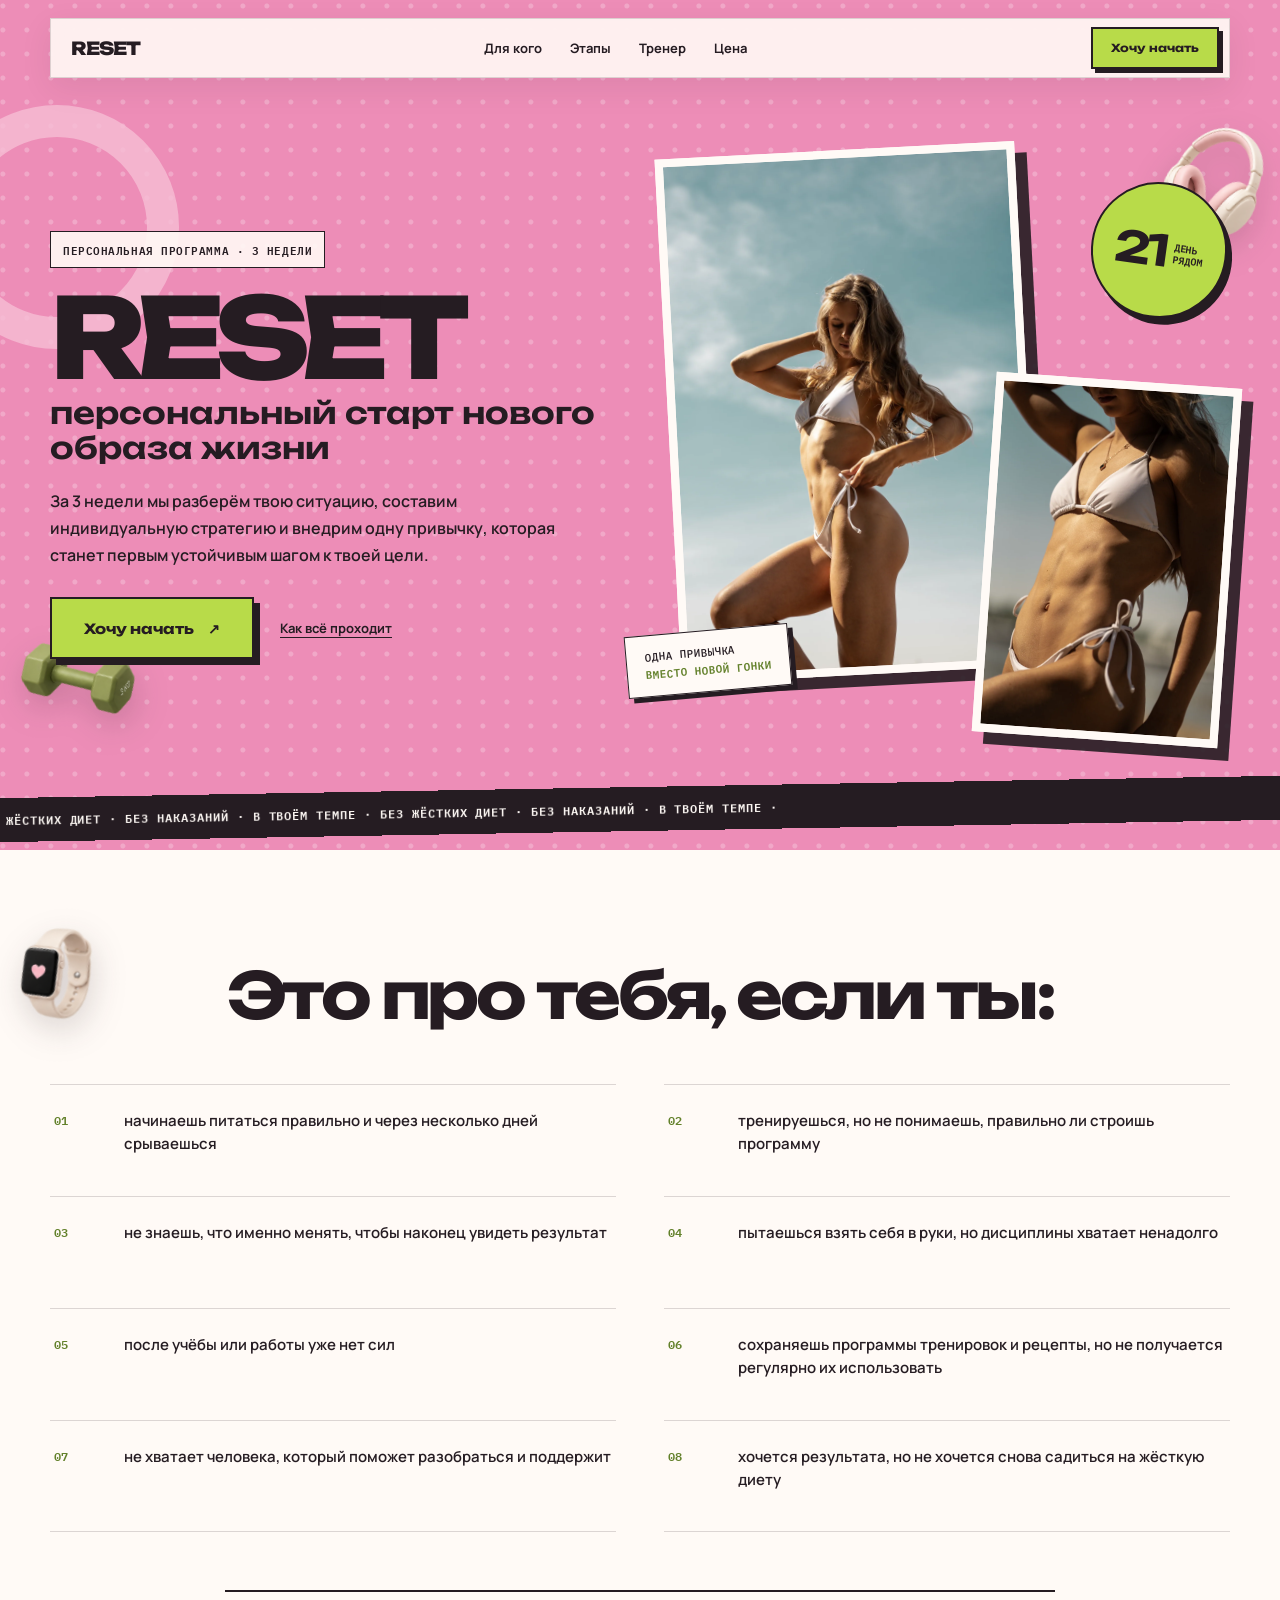
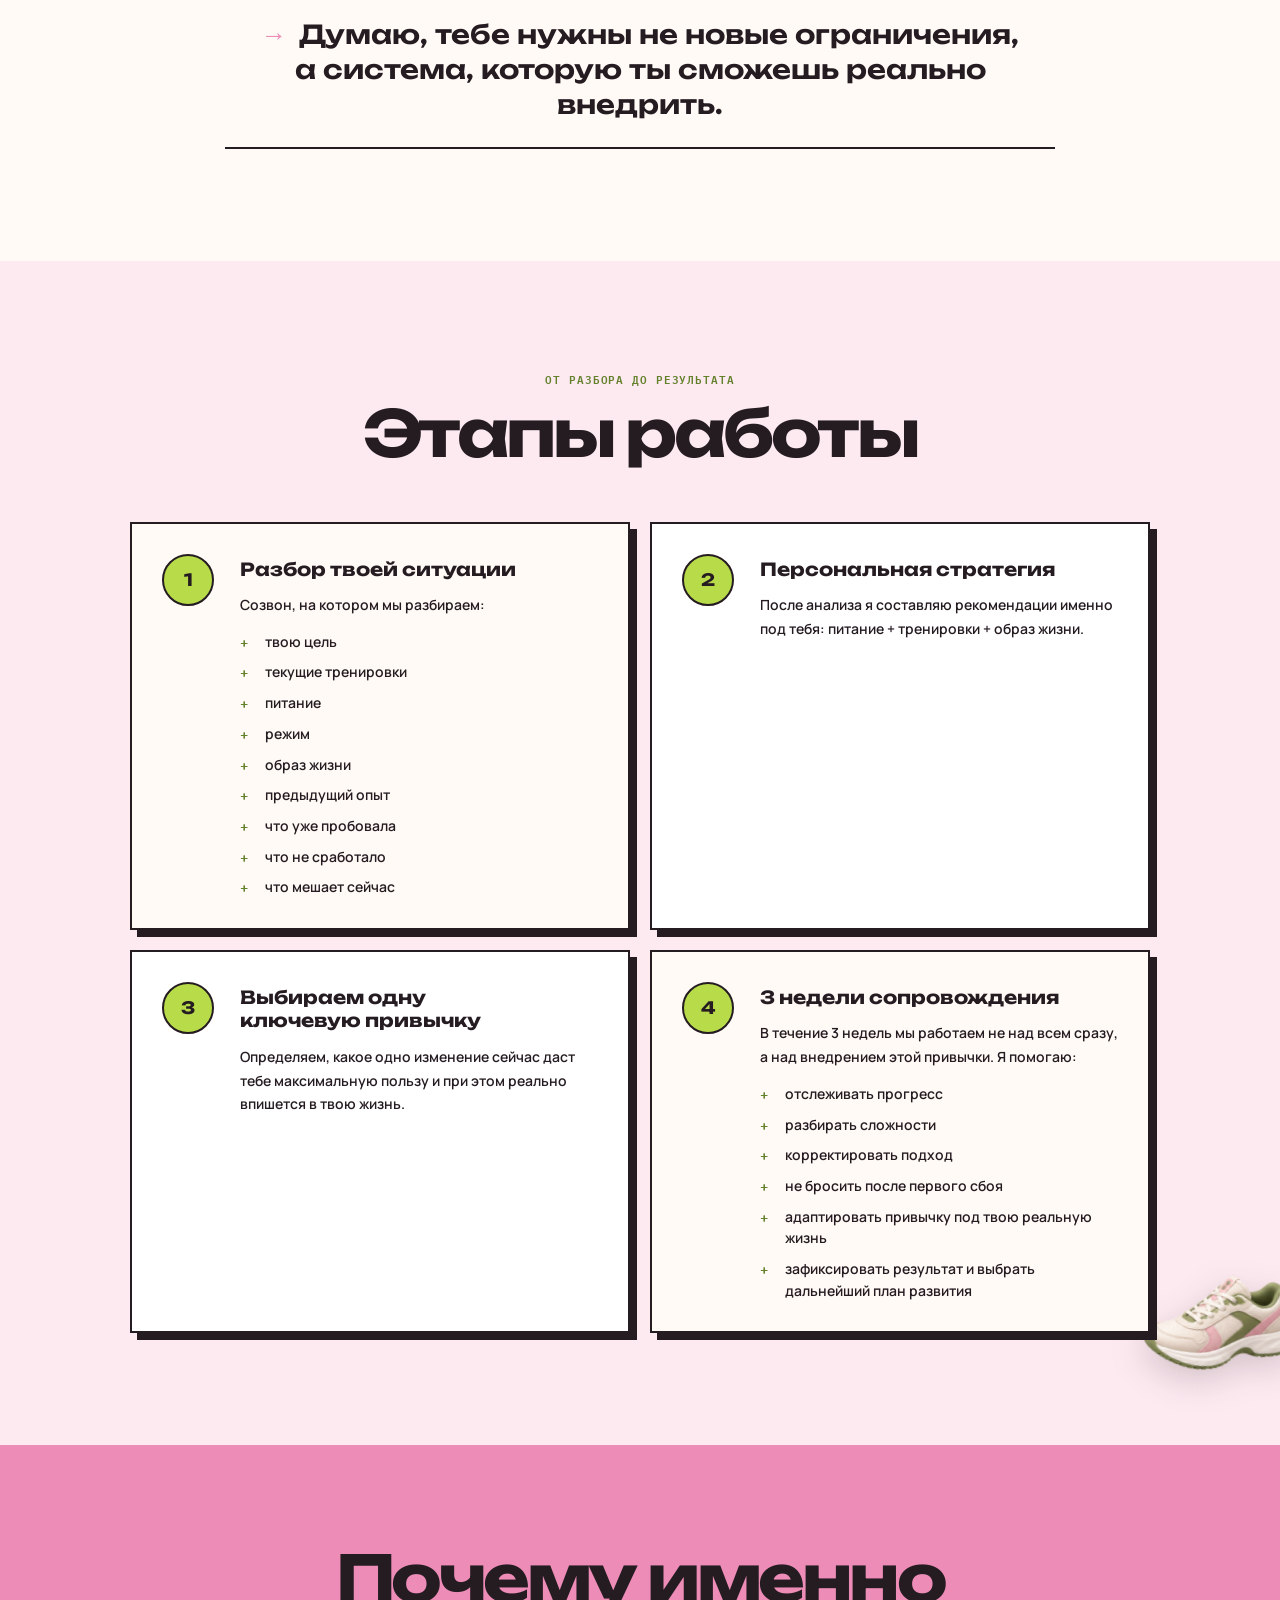
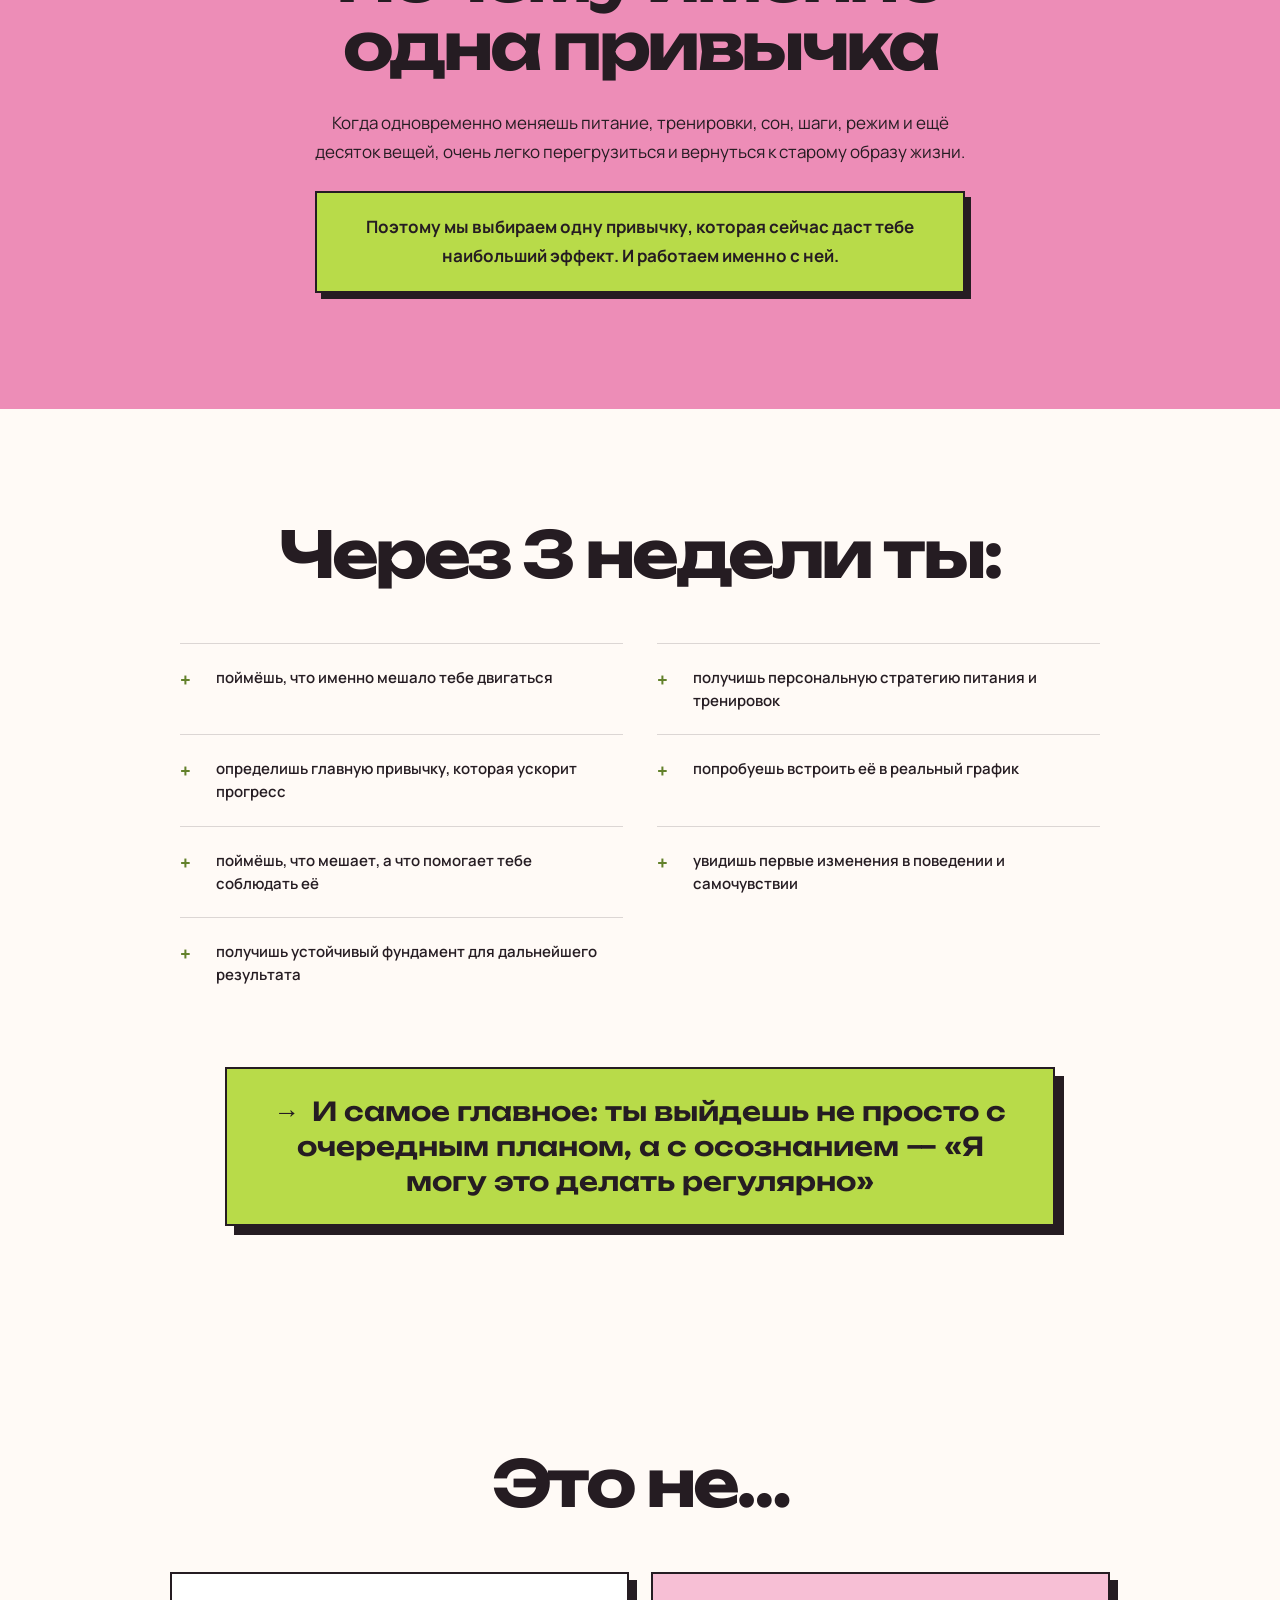
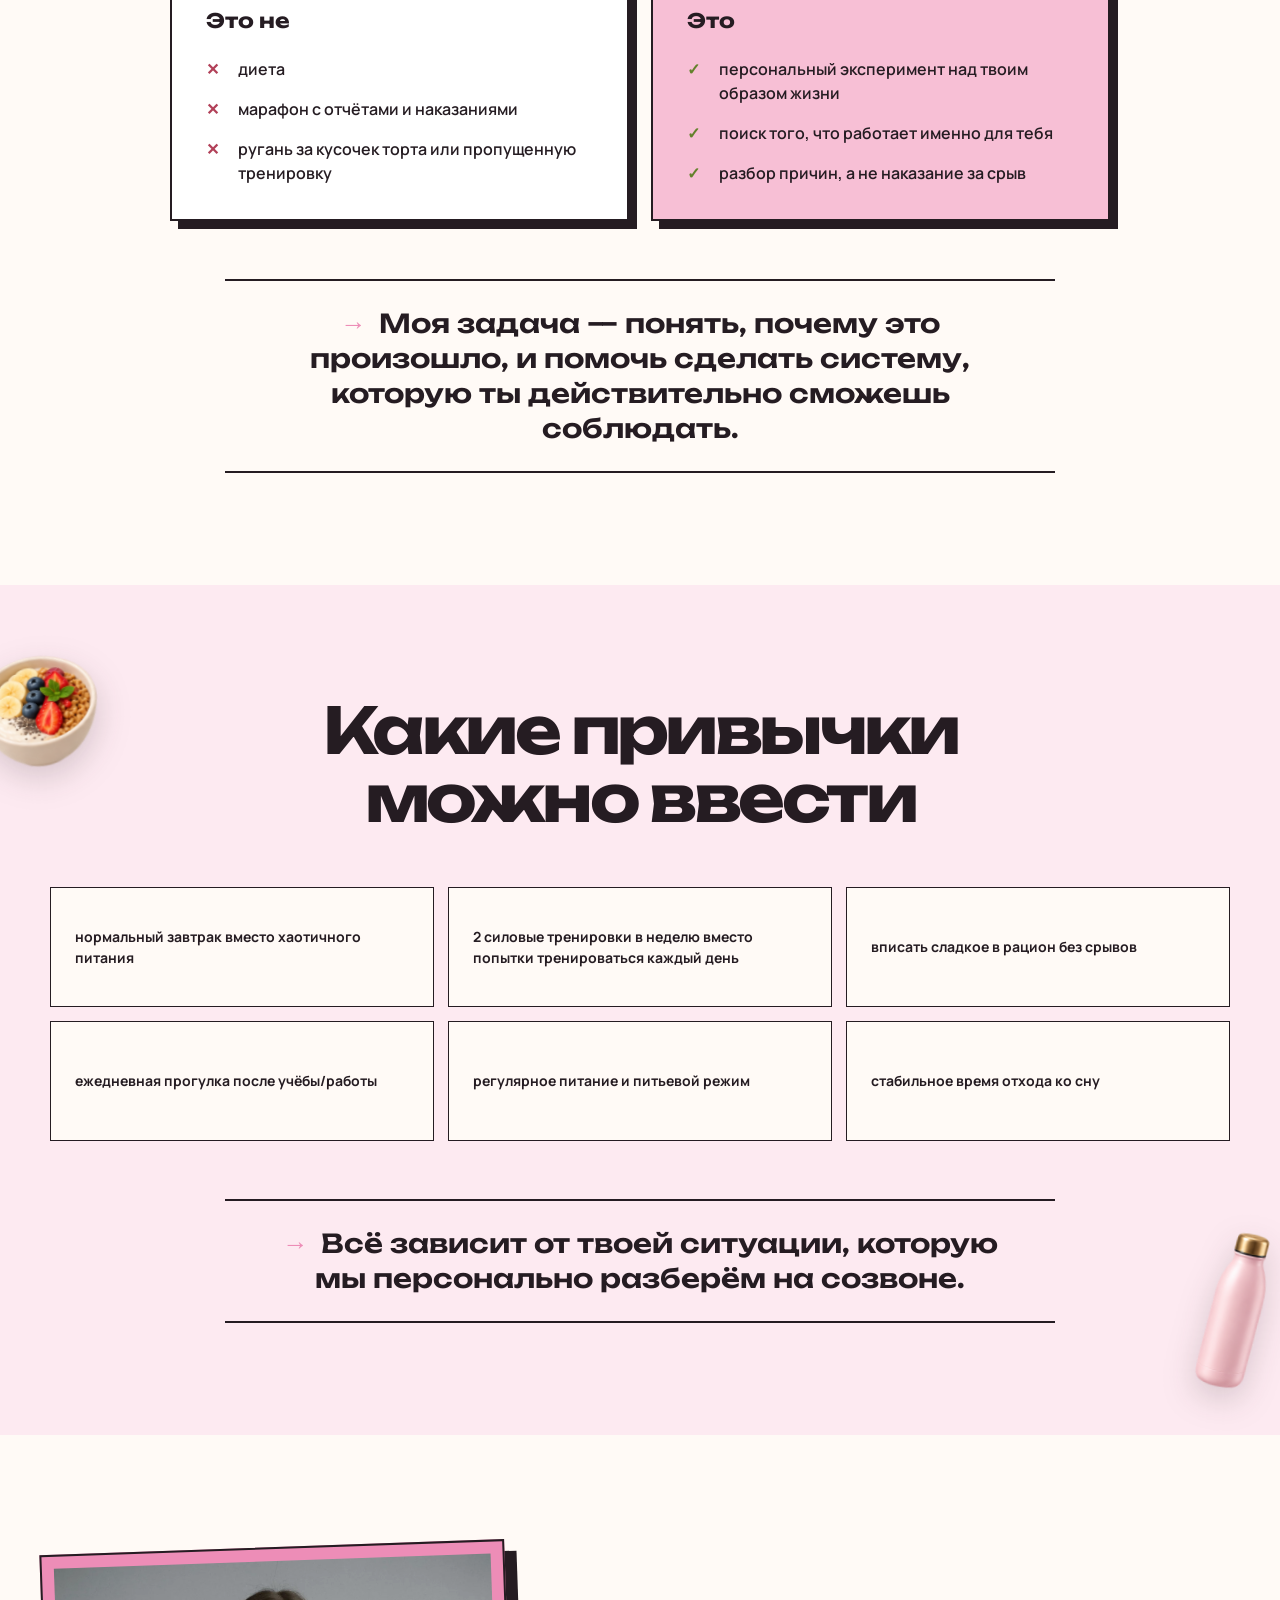
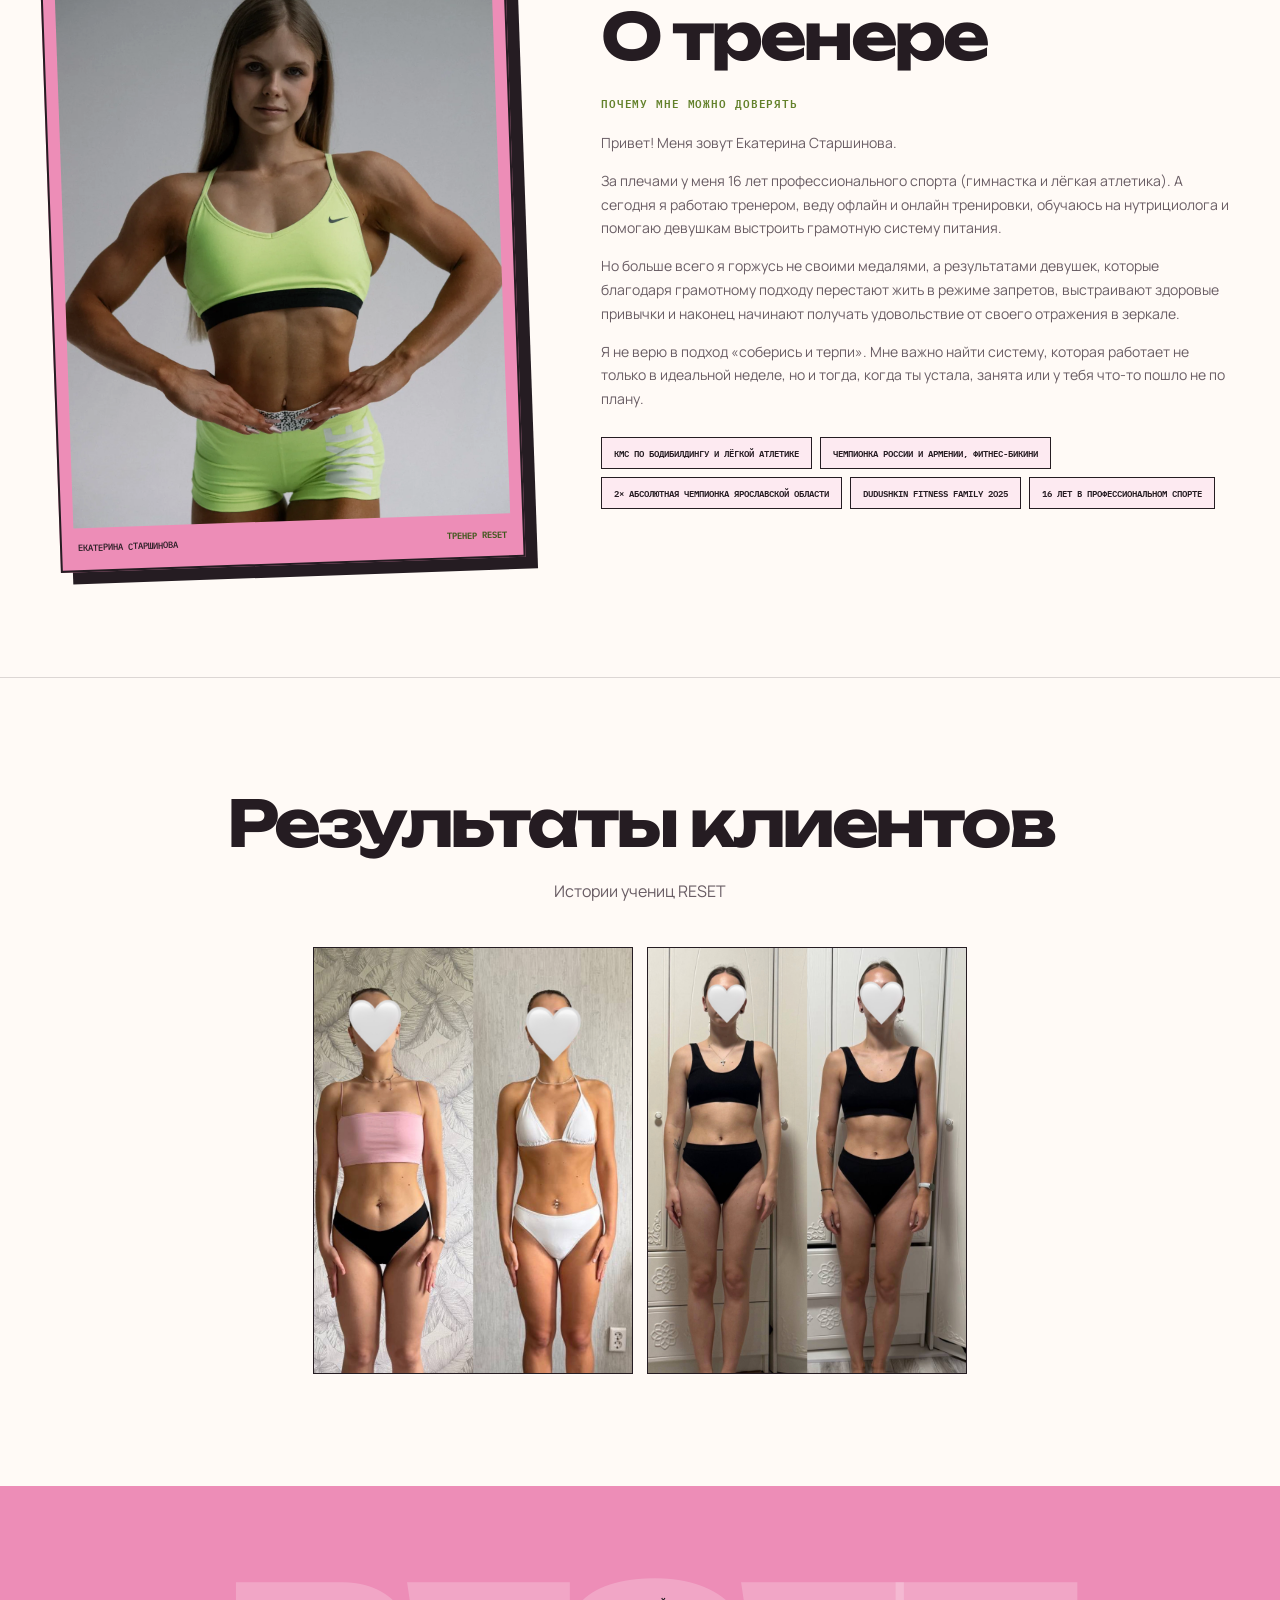
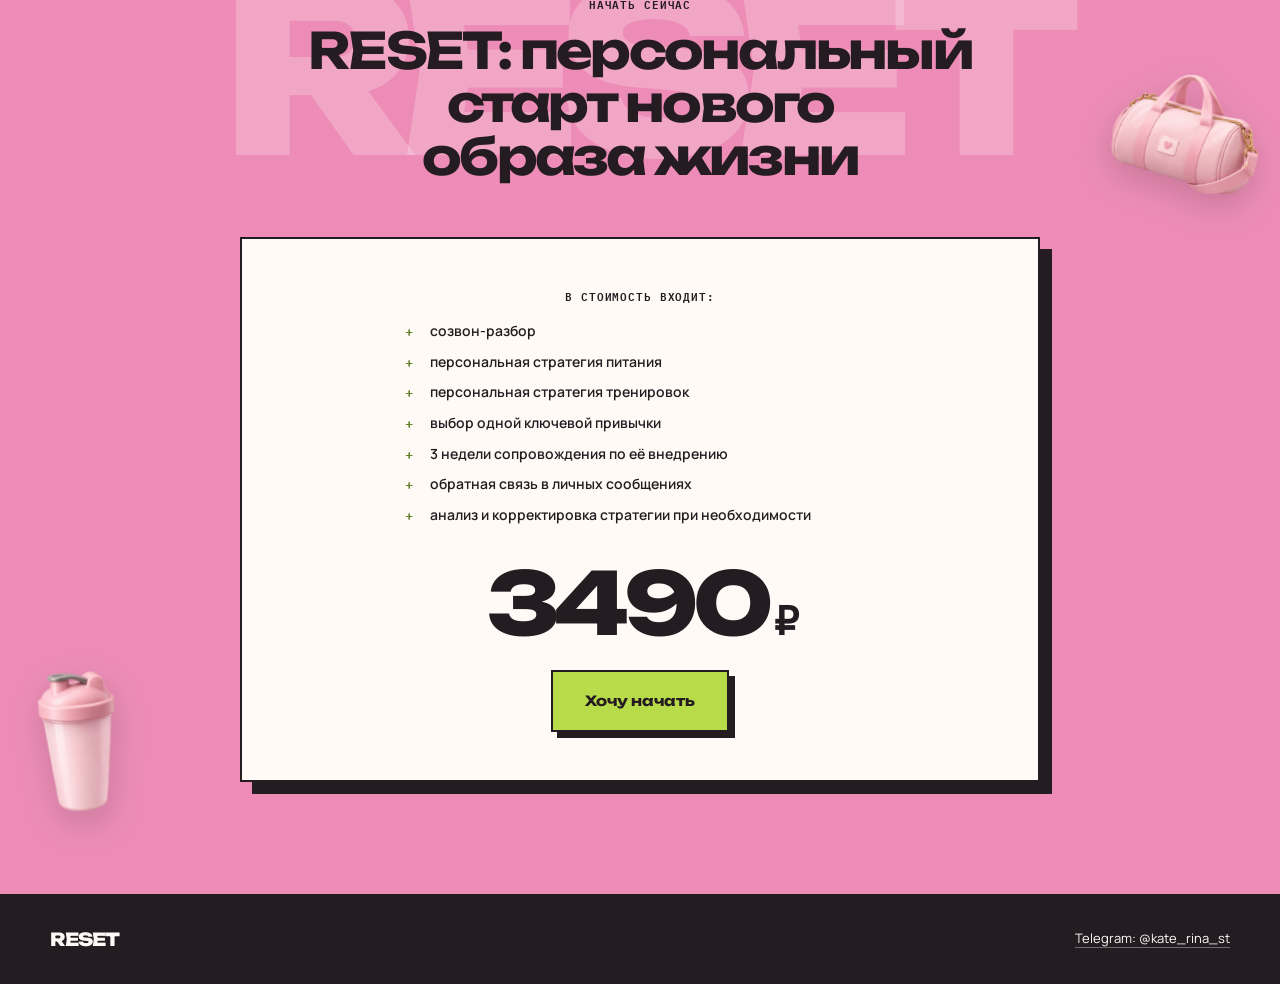
==== index.html @ 6ef20a1c "Add files via upload" ====
<!DOCTYPE html>
<html lang="ru">
<head>
<meta charset="UTF-8">
<meta name="viewport" content="width=device-width, initial-scale=1.0">
<title>RESET — персональный старт нового образа жизни</title>
<meta name="description" content="RESET: за 3 недели разберём твою ситуацию, составим индивидуальную стратегию и внедрим одну привычку, которая станет первым устойчивым шагом к твоей цели.">
<link rel="stylesheet" href="style.css?v=20260814-4">
</head>
<body>

<header class="topbar" id="topbar">
  <div class="wrap topbar__inner">
    <a href="#hero" class="logo" aria-label="RESET — на главную">RESET</a>
    <nav class="nav">
      <a href="#for-whom">Для кого</a>
      <a href="#stages">Этапы</a>
      <a href="#trainer">Тренер</a>
      <a href="#price">Цена</a>
    </nav>
    <a href="https://t.me/kate_rina_st?text=%D0%9F%D1%80%D0%B8%D0%B2%D0%B5%D1%82!%20%D0%A5%D0%BE%D1%87%D1%83%20%D0%BD%D0%B0%D1%87%D0%B0%D1%82%D1%8C%20%D0%BF%D1%80%D0%BE%D0%B3%D1%80%D0%B0%D0%BC%D0%BC%D1%83%20RESET.%20%D0%9F%D0%BE%D0%B4%D1%81%D0%BA%D0%B0%D0%B6%D0%B8%2C%20%D0%BF%D0%BE%D0%B6%D0%B0%D0%BB%D1%83%D0%B9%D1%81%D1%82%D0%B0%2C%20%D0%BA%D0%B0%D0%BA%20%D0%B7%D0%B0%D0%BF%D0%B8%D1%81%D0%B0%D1%82%D1%8C%D1%81%D1%8F%3F" target="_blank" rel="noopener" class="btn btn--sm topbar__cta">Хочу начать</a>
  </div>
</header>

<!-- ================= HERO ================= -->
<section class="hero" id="hero">
  <img src="assets/dumbbell.png" alt="" width="394" height="305" class="floating-asset floating-asset--hero-dumbbell" aria-hidden="true" decoding="async">
  <img src="assets/headphones.png" alt="" width="327" height="362" class="floating-asset floating-asset--hero-headphones" aria-hidden="true" decoding="async">
  <div class="wrap hero__inner">
    <div class="hero__text reveal">
      <span class="tag">персональная программа · 3 недели</span>
      <h1 class="hero__title">RESET</h1>
      <p class="hero__subtitle">персональный старт нового образа жизни</p>
      <p class="hero__desc">За 3 недели мы разберём твою ситуацию, составим индивидуальную стратегию и внедрим одну привычку, которая станет первым устойчивым шагом к твоей цели.</p>
      <div class="hero__actions">
        <a href="https://t.me/kate_rina_st?text=%D0%9F%D1%80%D0%B8%D0%B2%D0%B5%D1%82!%20%D0%A5%D0%BE%D1%87%D1%83%20%D0%BD%D0%B0%D1%87%D0%B0%D1%82%D1%8C%20%D0%BF%D1%80%D0%BE%D0%B3%D1%80%D0%B0%D0%BC%D0%BC%D1%83%20RESET.%20%D0%9F%D0%BE%D0%B4%D1%81%D0%BA%D0%B0%D0%B6%D0%B8%2C%20%D0%BF%D0%BE%D0%B6%D0%B0%D0%BB%D1%83%D0%B9%D1%81%D1%82%D0%B0%2C%20%D0%BA%D0%B0%D0%BA%20%D0%B7%D0%B0%D0%BF%D0%B8%D1%81%D0%B0%D1%82%D1%8C%D1%81%D1%8F%3F" target="_blank" rel="noopener" class="btn btn--lg">Хочу начать <span aria-hidden="true">↗</span></a>
        <a href="#stages" class="text-link">Как всё проходит</a>
      </div>
    </div>

    <div class="hero__media reveal">
      <figure class="hero-photo hero-photo--main">
        <img src="images/hero-main.webp" alt="Екатерина Старшинова" width="1400" height="2100" fetchpriority="high">
      </figure>
      <figure class="hero-photo hero-photo--detail">
        <img src="images/hero-detail.webp" alt="" width="1200" height="1800" fetchpriority="high">
      </figure>
      <div class="hero__counter" aria-label="21 день сопровождения"><strong>21</strong><span>день<br>рядом</span></div>
      <div class="hero__note">одна привычка<br><strong>вместо новой гонки</strong></div>
    </div>
  </div>
  <div class="hero__marquee" aria-hidden="true">
    <div>без жёстких диет · без наказаний · в твоём темпе · без жёстких диет · без наказаний · в твоём темпе ·</div>
  </div>
</section>

<!-- ================= FOR WHOM ================= -->
<section class="section section--cream" id="for-whom">
  <img src="assets/watch.png" alt="" width="208" height="243" class="floating-asset floating-asset--for-watch" aria-hidden="true" loading="lazy" decoding="async">
  <div class="wrap">
    <h2 class="section__title reveal">Это про тебя, если ты:</h2>
    <div class="grid grid--cards">
      <div class="card reveal"><span class="card__icon">01</span>начинаешь питаться правильно и через несколько дней срываешься</div>
      <div class="card reveal"><span class="card__icon">02</span>тренируешься, но не понимаешь, правильно ли строишь программу</div>
      <div class="card reveal"><span class="card__icon">03</span>не знаешь, что именно менять, чтобы наконец увидеть результат</div>
      <div class="card reveal"><span class="card__icon">04</span>пытаешься взять себя в руки, но дисциплины хватает ненадолго</div>
      <div class="card reveal"><span class="card__icon">05</span>после учёбы или работы уже нет сил</div>
      <div class="card reveal"><span class="card__icon">06</span>сохраняешь программы тренировок и рецепты, но не получается регулярно их использовать</div>
      <div class="card reveal"><span class="card__icon">07</span>не хватает человека, который поможет разобраться и поддержит</div>
      <div class="card reveal"><span class="card__icon">08</span>хочется результата, но не хочется снова садиться на жёсткую диету</div>
    </div>
    <p class="callout reveal">Думаю, тебе нужны не новые ограничения, а система, которую ты сможешь реально внедрить.</p>
  </div>
</section>

<!-- ================= STAGES ================= -->
<section class="section" id="stages">
  <img src="assets/sneakers.png" alt="" width="420" height="292" class="floating-asset floating-asset--stages-sneakers" aria-hidden="true" loading="lazy" decoding="async">
  <div class="wrap">
    <h2 class="section__title reveal">Этапы работы</h2>
    <div class="stages">
      <div class="stage reveal">
        <div class="stage__num">1</div>
        <div class="stage__body">
          <h3>Разбор твоей ситуации</h3>
          <p>Созвон, на котором мы разбираем:</p>
          <ul class="check-list">
            <li>твою цель</li>
            <li>текущие тренировки</li>
            <li>питание</li>
            <li>режим</li>
            <li>образ жизни</li>
            <li>предыдущий опыт</li>
            <li>что уже пробовала</li>
            <li>что не сработало</li>
            <li>что мешает сейчас</li>
          </ul>
        </div>
      </div>

      <div class="stage reveal">
        <div class="stage__num">2</div>
        <div class="stage__body">
          <h3>Персональная стратегия</h3>
          <p>После анализа я составляю рекомендации именно под тебя: питание + тренировки + образ жизни.</p>
        </div>
      </div>

      <div class="stage reveal">
        <div class="stage__num">3</div>
        <div class="stage__body">
          <h3>Выбираем одну ключевую привычку</h3>
          <p>Определяем, какое одно изменение сейчас даст тебе максимальную пользу и при этом реально впишется в твою жизнь.</p>
        </div>
      </div>

      <div class="stage reveal">
        <div class="stage__num">4</div>
        <div class="stage__body">
          <h3>3 недели сопровождения</h3>
          <p>В течение 3 недель мы работаем не над всем сразу, а над внедрением этой привычки. Я помогаю:</p>
          <ul class="check-list">
            <li>отслеживать прогресс</li>
            <li>разбирать сложности</li>
            <li>корректировать подход</li>
            <li>не бросить после первого сбоя</li>
            <li>адаптировать привычку под твою реальную жизнь</li>
            <li>зафиксировать результат и выбрать дальнейший план развития</li>
          </ul>
        </div>
      </div>
    </div>
  </div>
</section>

<!-- ================= WHY ONE HABIT ================= -->
<section class="section section--tint" id="why-one">
  <div class="wrap wrap--narrow">
    <div class="quote-block reveal">
      <h2 class="section__title">Почему именно одна привычка</h2>
      <p>Когда одновременно меняешь питание, тренировки, сон, шаги, режим и ещё десяток вещей, очень легко перегрузиться и вернуться к старому образу жизни.</p>
      <p><strong>Поэтому мы выбираем одну привычку, которая сейчас даст тебе наибольший эффект. И работаем именно с ней.</strong></p>
    </div>
  </div>
</section>

<!-- ================= RESULT ================= -->
<section class="section section--cream" id="result">
  <div class="wrap">
    <h2 class="section__title reveal">Через 3 недели ты:</h2>
    <ul class="check-list check-list--big reveal">
      <li>поймёшь, что именно мешало тебе двигаться</li>
      <li>получишь персональную стратегию питания и тренировок</li>
      <li>определишь главную привычку, которая ускорит прогресс</li>
      <li>попробуешь встроить её в реальный график</li>
      <li>поймёшь, что мешает, а что помогает тебе соблюдать её</li>
      <li>увидишь первые изменения в поведении и самочувствии</li>
      <li>получишь устойчивый фундамент для дальнейшего результата</li>
    </ul>
    <p class="callout callout--accent reveal">И самое главное: ты выйдешь не просто с очередным планом, а с осознанием — «Я могу это делать регулярно»</p>
  </div>
</section>

<!-- ================= THIS IS NOT ================= -->
<section class="section" id="not-diet">
  <div class="wrap">
    <h2 class="section__title reveal">Это не…</h2>
    <div class="not-grid">
      <div class="not-card not-card--no reveal">
        <h3>Это не</h3>
        <ul>
          <li><span class="x">✕</span> диета</li>
          <li><span class="x">✕</span> марафон с отчётами и наказаниями</li>
          <li><span class="x">✕</span> ругань за кусочек торта или пропущенную тренировку</li>
        </ul>
      </div>
      <div class="not-card not-card--yes reveal">
        <h3>Это</h3>
        <ul>
          <li><span class="check">✓</span> персональный эксперимент над твоим образом жизни</li>
          <li><span class="check">✓</span> поиск того, что работает именно для тебя</li>
          <li><span class="check">✓</span> разбор причин, а не наказание за срыв</li>
        </ul>
      </div>
    </div>
    <p class="callout reveal">Моя задача — понять, почему это произошло, и помочь сделать систему, которую ты действительно сможешь соблюдать.</p>
  </div>
</section>

<!-- ================= HABITS EXAMPLES ================= -->
<section class="section section--tint" id="habits">
  <img src="assets/bowl.png" alt="" width="289" height="265" class="floating-asset floating-asset--habits-bowl" aria-hidden="true" loading="lazy" decoding="async">
  <img src="assets/bottle.png" alt="" width="172" height="408" class="floating-asset floating-asset--habits-bottle" aria-hidden="true" loading="lazy" decoding="async">
  <div class="wrap">
    <h2 class="section__title reveal">Какие привычки можно ввести</h2>
    <div class="chips reveal">
      <span class="chip">нормальный завтрак вместо хаотичного питания</span>
      <span class="chip">2 силовые тренировки в неделю вместо попытки тренироваться каждый день</span>
      <span class="chip">вписать сладкое в рацион без срывов</span>
      <span class="chip">ежедневная прогулка после учёбы/работы</span>
      <span class="chip">регулярное питание и питьевой режим</span>
      <span class="chip">стабильное время отхода ко сну</span>
    </div>
    <p class="callout reveal">Всё зависит от твоей ситуации, которую мы персонально разберём на созвоне.</p>
  </div>
</section>

<!-- ================= TRAINER ================= -->
<section class="section section--cream" id="trainer">
  <div class="wrap trainer">
    <div class="trainer__photo reveal">
      <figure class="trainer-portrait">
        <img src="images/trainer-8672.webp" alt="Тренер Екатерина Старшинова" width="1200" height="1800" loading="lazy">
        <figcaption><span>Екатерина Старшинова</span><strong>тренер RESET</strong></figcaption>
      </figure>
    </div>
    <div class="trainer__text reveal">
      <h2 class="section__title">О тренере</h2>
      <p class="trainer__lead">Почему мне можно доверять</p>
      <p>Привет! Меня зовут Екатерина Старшинова.</p>
      <p>За плечами у меня 16 лет профессионального спорта (гимнастка и лёгкая атлетика). А сегодня я работаю тренером, веду офлайн и онлайн тренировки, обучаюсь на нутрициолога и помогаю девушкам выстроить грамотную систему питания.</p>
      <p>Но больше всего я горжусь не своими медалями, а результатами девушек, которые благодаря грамотному подходу перестают жить в режиме запретов, выстраивают здоровые привычки и наконец начинают получать удовольствие от своего отражения в зеркале.</p>
      <p>Я не верю в подход «соберись и терпи». Мне важно найти систему, которая работает не только в идеальной неделе, но и тогда, когда ты устала, занята или у тебя что-то пошло не по плану.</p>
      <div class="badges">
        <span class="badge">КМС по бодибилдингу и лёгкой атлетике</span>
        <span class="badge">Чемпионка России и Армении, фитнес-бикини</span>
        <span class="badge">2× абсолютная чемпионка Ярославской области</span>
        <span class="badge">Dudushkin Fitness Family 2025</span>
        <span class="badge">16 лет в профессиональном спорте</span>
      </div>
    </div>
  </div>
</section>

<!-- ================= BEFORE / AFTER ================= -->
<section class="section" id="before-after">
  <div class="wrap">
    <h2 class="section__title reveal">Результаты клиентов</h2>
    <p class="section__subtitle reveal">Истории учениц RESET</p>
    <div class="grid grid--photos">
      <div class="photo-slot photo-slot--photo reveal">
        <img src="images/IMG_1031-scaled.JPEG" alt="Результат ученицы RESET — до и после" loading="lazy">
      </div>
      <div class="photo-slot photo-slot--photo reveal">
        <img src="images/IMG_1249.JPEG" alt="Результат ученицы RESET — до и после" loading="lazy">
      </div>
    </div>
  </div>
</section>

<!-- ================= PRICE ================= -->
<section class="section section--pink" id="price">
  <img src="assets/shaker.png" alt="" width="196" height="336" class="floating-asset floating-asset--price-shaker" aria-hidden="true" loading="lazy" decoding="async">
  <img src="assets/gym-bag.png" alt="" width="448" height="355" class="floating-asset floating-asset--price-bag" aria-hidden="true" loading="lazy" decoding="async">
  <div class="wrap wrap--narrow">
    <h2 class="section__title reveal">RESET: персональный старт нового образа жизни</h2>
    <div class="price-card reveal">
      <p class="price-card__lead">В стоимость входит:</p>
      <ul class="check-list">
        <li>созвон-разбор</li>
        <li>персональная стратегия питания</li>
        <li>персональная стратегия тренировок</li>
        <li>выбор одной ключевой привычки</li>
        <li>3 недели сопровождения по её внедрению</li>
        <li>обратная связь в личных сообщениях</li>
        <li>анализ и корректировка стратегии при необходимости</li>
      </ul>
      <div class="price-card__price">3490<span>₽</span></div>
      <a href="https://t.me/kate_rina_st?text=%D0%9F%D1%80%D0%B8%D0%B2%D0%B5%D1%82!%20%D0%A5%D0%BE%D1%87%D1%83%20%D0%BD%D0%B0%D1%87%D0%B0%D1%82%D1%8C%20%D0%BF%D1%80%D0%BE%D0%B3%D1%80%D0%B0%D0%BC%D0%BC%D1%83%20RESET.%20%D0%9F%D0%BE%D0%B4%D1%81%D0%BA%D0%B0%D0%B6%D0%B8%2C%20%D0%BF%D0%BE%D0%B6%D0%B0%D0%BB%D1%83%D0%B9%D1%81%D1%82%D0%B0%2C%20%D0%BA%D0%B0%D0%BA%20%D0%B7%D0%B0%D0%BF%D0%B8%D1%81%D0%B0%D1%82%D1%8C%D1%81%D1%8F%3F" target="_blank" rel="noopener" class="btn btn--lg btn--pulse">Хочу начать</a>
    </div>
  </div>
</section>

<footer class="footer">
  <div class="wrap footer__inner">
    <span class="logo logo--footer">RESET</span>
    <a href="https://t.me/kate_rina_st?text=%D0%9F%D1%80%D0%B8%D0%B2%D0%B5%D1%82!%20%D0%A5%D0%BE%D1%87%D1%83%20%D0%BD%D0%B0%D1%87%D0%B0%D1%82%D1%8C%20%D0%BF%D1%80%D0%BE%D0%B3%D1%80%D0%B0%D0%BC%D0%BC%D1%83%20RESET.%20%D0%9F%D0%BE%D0%B4%D1%81%D0%BA%D0%B0%D0%B6%D0%B8%2C%20%D0%BF%D0%BE%D0%B6%D0%B0%D0%BB%D1%83%D0%B9%D1%81%D1%82%D0%B0%2C%20%D0%BA%D0%B0%D0%BA%20%D0%B7%D0%B0%D0%BF%D0%B8%D1%81%D0%B0%D1%82%D1%8C%D1%81%D1%8F%3F" target="_blank" rel="noopener" class="footer__contact">Telegram: @kate_rina_st</a>
  </div>
</footer>

<a href="https://t.me/kate_rina_st?text=%D0%9F%D1%80%D0%B8%D0%B2%D0%B5%D1%82!%20%D0%A5%D0%BE%D1%87%D1%83%20%D0%BD%D0%B0%D1%87%D0%B0%D1%82%D1%8C%20%D0%BF%D1%80%D0%BE%D0%B3%D1%80%D0%B0%D0%BC%D0%BC%D1%83%20RESET.%20%D0%9F%D0%BE%D0%B4%D1%81%D0%BA%D0%B0%D0%B6%D0%B8%2C%20%D0%BF%D0%BE%D0%B6%D0%B0%D0%BB%D1%83%D0%B9%D1%81%D1%82%D0%B0%2C%20%D0%BA%D0%B0%D0%BA%20%D0%B7%D0%B0%D0%BF%D0%B8%D1%81%D0%B0%D1%82%D1%8C%D1%81%D1%8F%3F" target="_blank" rel="noopener" class="mobile-cta" id="mobileCta">Хочу начать</a>

<script src="script.js"></script>
</body>
</html>
---- style.css ----
@font-face {
  font-family: "IBM Plex Mono";
  font-style: normal;
  font-weight: 500;
  font-display: swap;
  src: url("fonts/ibm-plex-mono-500-cyrillic.woff2") format("woff2");
  unicode-range: U+0301, U+0400-045F, U+0490-0491, U+04B0-04B1, U+2116;
}

@font-face {
  font-family: "IBM Plex Mono";
  font-style: normal;
  font-weight: 500;
  font-display: swap;
  src: url("fonts/ibm-plex-mono-500-latin.woff2") format("woff2");
  unicode-range: U+0000-00FF, U+0131, U+0152-0153, U+02BB-02BC, U+02C6, U+02DA, U+02DC, U+0304, U+0308, U+0329, U+2000-206F, U+20AC, U+2122, U+2191, U+2193, U+2212, U+2215, U+FEFF, U+FFFD;
}

@font-face {
  font-family: "IBM Plex Mono";
  font-style: normal;
  font-weight: 600;
  font-display: swap;
  src: url("fonts/ibm-plex-mono-600-cyrillic.woff2") format("woff2");
  unicode-range: U+0301, U+0400-045F, U+0490-0491, U+04B0-04B1, U+2116;
}

@font-face {
  font-family: "IBM Plex Mono";
  font-style: normal;
  font-weight: 600;
  font-display: swap;
  src: url("fonts/ibm-plex-mono-600-latin.woff2") format("woff2");
  unicode-range: U+0000-00FF, U+0131, U+0152-0153, U+02BB-02BC, U+02C6, U+02DA, U+02DC, U+0304, U+0308, U+0329, U+2000-206F, U+20AC, U+2122, U+2191, U+2193, U+2212, U+2215, U+FEFF, U+FFFD;
}

@font-face {
  font-family: "Manrope";
  font-style: normal;
  font-weight: 400 700;
  font-display: swap;
  src: url("fonts/manrope-cyrillic.woff2") format("woff2");
  unicode-range: U+0301, U+0400-045F, U+0490-0491, U+04B0-04B1, U+2116;
}

@font-face {
  font-family: "Manrope";
  font-style: normal;
  font-weight: 400 700;
  font-display: swap;
  src: url("fonts/manrope-latin.woff2") format("woff2");
  unicode-range: U+0000-00FF, U+0131, U+0152-0153, U+02BB-02BC, U+02C6, U+02DA, U+02DC, U+0304, U+0308, U+0329, U+2000-206F, U+20AC, U+2122, U+2191, U+2193, U+2212, U+2215, U+FEFF, U+FFFD;
}

@font-face {
  font-family: "Unbounded";
  font-style: normal;
  font-weight: 500 800;
  font-display: swap;
  src: url("fonts/unbounded-cyrillic.woff2") format("woff2");
  unicode-range: U+0301, U+0400-045F, U+0490-0491, U+04B0-04B1, U+2116;
}

@font-face {
  font-family: "Unbounded";
  font-style: normal;
  font-weight: 500 800;
  font-display: swap;
  src: url("fonts/unbounded-latin.woff2") format("woff2");
  unicode-range: U+0000-00FF, U+0131, U+0152-0153, U+02BB-02BC, U+02C6, U+02DA, U+02DC, U+0304, U+0308, U+0329, U+2000-206F, U+20AC, U+2122, U+2191, U+2193, U+2212, U+2215, U+FEFF, U+FFFD;
}

:root {
  --pink: #ed8db7;
  --pink-soft: #f7bfd5;
  --pink-pale: #fdeaf1;
  --paper: #fffaf6;
  --white: #ffffff;
  --lime: #b8db49;
  --green: #63812b;
  --ink: #251c22;
  --muted: #695d64;
  --line: rgba(37, 28, 34, 0.16);
  --radius: 4px;
  --shadow-hard: 12px 12px 0 var(--ink);
  --font-display: "Unbounded", sans-serif;
  --font-body: "Manrope", sans-serif;
  --font-utility: "IBM Plex Mono", monospace;
}

* { box-sizing: border-box; }

html {
  scroll-behavior: smooth;
  scroll-padding-top: 96px;
}

body {
  margin: 0;
  font-family: var(--font-body);
  color: var(--ink);
  background: var(--paper);
  overflow-x: hidden;
  -webkit-font-smoothing: antialiased;
}

::selection { background: var(--lime); color: var(--ink); }

.wrap {
  width: min(100% - 48px, 1180px);
  margin-inline: auto;
}

.wrap--narrow { max-width: 800px; }

h1, h2, h3 {
  margin: 0;
  font-family: var(--font-display);
  text-wrap: balance;
}

p {
  margin: 0 0 14px;
  line-height: 1.7;
}

a { color: inherit; text-decoration: none; }
img { display: block; max-width: 100%; }

a:focus-visible {
  outline: 3px solid var(--ink);
  outline-offset: 4px;
}

/* Buttons */
.btn {
  display: inline-flex;
  align-items: center;
  justify-content: center;
  gap: 14px;
  min-height: 54px;
  padding: 15px 28px;
  border: 2px solid var(--ink);
  border-radius: 0;
  background: var(--lime);
  color: var(--ink);
  box-shadow: 6px 6px 0 var(--ink);
  font-family: var(--font-display);
  font-size: 14px;
  font-weight: 700;
  cursor: pointer;
  transition: transform .2s ease, box-shadow .2s ease, background .2s ease;
}

.btn:hover {
  transform: translate(3px, 3px);
  box-shadow: 3px 3px 0 var(--ink);
  background: #c8e764;
}

.btn--lg { min-height: 62px; padding-inline: 32px; }
.btn--sm { min-height: 42px; padding: 10px 18px; font-size: 11px; box-shadow: 4px 4px 0 var(--ink); }

.tag {
  display: inline-flex;
  padding: 8px 12px;
  border: 1px solid var(--ink);
  background: rgba(255, 250, 246, .9);
  font-family: var(--font-utility);
  font-size: 11px;
  font-weight: 600;
  letter-spacing: .05em;
  text-transform: uppercase;
}

/* Header */
.topbar {
  position: fixed;
  inset: 0 0 auto;
  z-index: 100;
  padding: 18px 0;
  transition: padding .25s ease;
}

.topbar.scrolled { padding: 10px 0; }

.topbar__inner {
  display: flex;
  align-items: center;
  justify-content: space-between;
  gap: 22px;
  min-height: 58px;
  padding: 8px 10px 8px 20px;
  border: 1px solid rgba(37, 28, 34, .15);
  background: rgba(255, 250, 246, .9);
  box-shadow: 0 10px 32px rgba(55, 28, 41, .08);
  backdrop-filter: blur(14px);
}

.logo {
  font-family: var(--font-display);
  font-size: 18px;
  font-weight: 800;
  letter-spacing: -.06em;
}

.nav { display: flex; align-items: center; gap: 28px; }
.nav a {
  position: relative;
  font-size: 13px;
  font-weight: 700;
}

.nav a::after {
  content: "";
  position: absolute;
  right: 0;
  bottom: -5px;
  left: 0;
  height: 2px;
  background: var(--pink);
  transform: scaleX(0);
  transform-origin: left;
  transition: transform .2s ease;
}

.nav a:hover::after { transform: scaleX(1); }

/* Hero */
.hero {
  position: relative;
  display: grid;
  min-height: 850px;
  padding: 146px 0 106px;
  overflow: hidden;
  background:
    radial-gradient(circle at 12% 25%, rgba(255,255,255,.24) 0 2px, transparent 3px) 0 0 / 24px 24px,
    var(--pink);
}

.hero::before {
  content: "";
  position: absolute;
  top: 105px;
  left: -65px;
  width: 180px;
  height: 180px;
  border: 32px solid var(--pink-soft);
  border-radius: 50%;
  opacity: .8;
}

.hero__inner {
  position: relative;
  z-index: 2;
  display: grid;
  grid-template-columns: minmax(0, .95fr) minmax(470px, 1.05fr);
  align-items: center;
  gap: 30px;
}

.hero__text { position: relative; z-index: 3; }

.hero__title {
  margin: 24px 0 12px;
  font-size: clamp(68px, 8.7vw, 126px);
  font-weight: 800;
  line-height: .82;
  letter-spacing: -.09em;
}

.hero__subtitle {
  max-width: 600px;
  margin-bottom: 0;
  font-family: var(--font-display);
  font-size: clamp(20px, 2.35vw, 32px);
  font-weight: 600;
  line-height: 1.18;
}

.hero__desc {
  max-width: 540px;
  margin: 22px 0 28px;
  font-size: 16px;
  font-weight: 600;
}

.hero__actions { display: flex; align-items: center; gap: 26px; flex-wrap: wrap; }
.text-link {
  border-bottom: 1px solid currentColor;
  font-size: 13px;
  font-weight: 700;
}

.hero__media {
  position: relative;
  min-height: 590px;
}

.hero-photo {
  position: absolute;
  margin: 0;
  overflow: hidden;
  border: 8px solid var(--paper);
  background: var(--paper);
  box-shadow: 12px 12px 0 rgba(37, 28, 34, .9);
}

.hero-photo img { width: 100%; height: 100%; object-fit: cover; }

.hero-photo--main {
  top: 0;
  left: 42px;
  width: 360px;
  height: 525px;
  transform: rotate(-3deg);
}

.hero-photo--main img { object-position: 50% 48%; }

.hero-photo--detail {
  right: 0;
  bottom: 0;
  width: 246px;
  height: 360px;
  transform: rotate(4deg);
}

.hero-photo--detail img { object-position: 48% 50%; }

.hero__counter {
  position: absolute;
  z-index: 4;
  top: 32px;
  right: 3px;
  display: flex;
  align-items: center;
  justify-content: center;
  gap: 8px;
  width: 136px;
  height: 136px;
  border: 2px solid var(--ink);
  border-radius: 50%;
  background: var(--lime);
  transform: rotate(8deg);
  box-shadow: 6px 6px 0 var(--ink);
}

.hero__counter strong {
  font-family: var(--font-display);
  font-size: 43px;
  line-height: 1;
  letter-spacing: -.08em;
}

.hero__counter span {
  font-family: var(--font-utility);
  font-size: 10px;
  font-weight: 600;
  line-height: 1.25;
  text-transform: uppercase;
}

.hero__note {
  position: absolute;
  z-index: 5;
  bottom: 48px;
  left: 0;
  padding: 13px 18px;
  border: 1px solid var(--ink);
  background: var(--paper);
  box-shadow: 5px 5px 0 var(--ink);
  font-family: var(--font-utility);
  font-size: 11px;
  line-height: 1.5;
  text-transform: uppercase;
  transform: rotate(-5deg);
}

.hero__note strong { color: var(--green); }

.hero__marquee {
  position: absolute;
  right: -2%;
  bottom: 19px;
  left: -2%;
  z-index: 6;
  overflow: hidden;
  border-block: 2px solid var(--ink);
  background: var(--ink);
  color: var(--paper);
  transform: rotate(-1deg);
}

.hero__marquee div {
  width: max-content;
  padding: 10px 0;
  font-family: var(--font-utility);
  font-size: 12px;
  font-weight: 600;
  letter-spacing: .08em;
  text-transform: uppercase;
  animation: marquee 24s linear infinite;
}

@keyframes marquee { to { transform: translateX(-50%); } }

/* Animated fitness stickers */
.floating-asset {
  --asset-angle: -7deg;
  --asset-angle-end: -2deg;
  --asset-distance: -14px;
  --asset-duration: 6s;
  position: absolute;
  z-index: 1;
  display: block;
  height: auto;
  pointer-events: none;
  user-select: none;
  filter: drop-shadow(0 12px 16px rgba(37, 28, 34, .18));
  transform: translate3d(0, 0, 0) rotate(var(--asset-angle));
  transform-origin: center;
  animation: assetFloat var(--asset-duration) ease-in-out infinite;
  will-change: transform;
}

.floating-asset--hero-dumbbell {
  left: 1.5vw;
  bottom: 126px;
  width: 118px;
  --asset-angle: -12deg;
  --asset-angle-end: -5deg;
  --asset-duration: 5.6s;
}

.floating-asset--hero-headphones {
  top: 122px;
  right: 1.2vw;
  width: 104px;
  --asset-angle: 10deg;
  --asset-angle-end: 4deg;
  --asset-distance: -18px;
  --asset-duration: 7.2s;
  animation-delay: -2.3s;
}

.floating-asset--for-watch {
  top: 74px;
  left: max(14px, calc(50% - 670px));
  width: 86px;
  --asset-angle: -10deg;
  --asset-angle-end: -3deg;
  --asset-duration: 6.4s;
  animation-delay: -1.1s;
}

.floating-asset--stages-sneakers {
  right: -24px;
  bottom: 66px;
  width: 160px;
  --asset-angle: 12deg;
  --asset-angle-end: 6deg;
  --asset-distance: -12px;
  --asset-duration: 6.8s;
  animation-delay: -3s;
}

.floating-asset--habits-bowl {
  top: 66px;
  left: -28px;
  width: 132px;
  --asset-angle: -8deg;
  --asset-angle-end: -1deg;
  --asset-duration: 6.1s;
  animation-delay: -2s;
}

.floating-asset--habits-bottle {
  right: 12px;
  bottom: 42px;
  width: 70px;
  --asset-angle: 7deg;
  --asset-angle-end: 1deg;
  --asset-distance: -17px;
  --asset-duration: 7.4s;
  animation-delay: -4s;
}

.floating-asset--price-shaker {
  left: 3vw;
  bottom: 78px;
  width: 88px;
  --asset-angle: -9deg;
  --asset-angle-end: -3deg;
  --asset-duration: 6.5s;
  animation-delay: -1.7s;
}

.floating-asset--price-bag {
  top: 184px;
  right: 1.2vw;
  width: 156px;
  --asset-angle: 9deg;
  --asset-angle-end: 3deg;
  --asset-distance: -11px;
  --asset-duration: 7s;
  animation-delay: -3.4s;
}

@keyframes assetFloat {
  0%, 100% { transform: translate3d(0, 0, 0) rotate(var(--asset-angle)); }
  50% { transform: translate3d(0, var(--asset-distance), 0) rotate(var(--asset-angle-end)); }
}

/* Shared sections */
.section {
  position: relative;
  padding: 112px 0;
}

.section:has(> .floating-asset) { overflow: hidden; }
.section > .wrap { position: relative; z-index: 2; }

.section--cream { background: var(--paper); }
.section--tint { background: var(--pink-pale); }
.section--pink { background: var(--pink); }

.section__title {
  max-width: 900px;
  margin: 0 auto 54px;
  font-size: clamp(34px, 5vw, 64px);
  font-weight: 700;
  line-height: 1.06;
  letter-spacing: -.055em;
  text-align: center;
}

.section__title::before {
  display: block;
  margin-bottom: 15px;
  color: var(--green);
  font-family: var(--font-utility);
  font-size: 11px;
  font-weight: 600;
  letter-spacing: .08em;
  text-transform: uppercase;
}

#stages .section__title::before { content: "от разбора до результата"; }
#before-after .section__title::before { display: none; content: none; }
#price > .wrap > .section__title::before { content: "начать сейчас"; color: var(--ink); }

.section__subtitle {
  max-width: 620px;
  margin: -34px auto 42px;
  color: var(--muted);
  text-align: center;
}

.callout {
  position: relative;
  max-width: 830px;
  margin: 58px auto 0;
  padding: 25px 30px;
  border-block: 2px solid var(--ink);
  font-family: var(--font-display);
  font-size: clamp(18px, 2.2vw, 26px);
  font-weight: 600;
  line-height: 1.35;
  text-align: center;
}

.callout::before { content: "→"; margin-right: 12px; color: var(--pink); }

.callout--accent {
  border: 2px solid var(--ink);
  background: var(--lime);
  box-shadow: 9px 9px 0 var(--ink);
}
.callout--accent::before { color: var(--ink); }

/* For whom */
.grid { display: grid; }
.grid--cards {
  grid-template-columns: repeat(2, 1fr);
  gap: 0 48px;
}

.card {
  display: grid;
  grid-template-columns: 52px 1fr;
  align-items: start;
  gap: 18px;
  min-height: 112px;
  padding: 24px 4px;
  border-top: 1px solid var(--line);
  font-size: 15px;
  font-weight: 600;
  line-height: 1.55;
  transition: padding-left .2s ease, background .2s ease;
}

.card:nth-last-child(-n + 2) { border-bottom: 1px solid var(--line); }
.card:hover { padding-left: 10px; background: rgba(237, 141, 183, .08); }

.card__icon {
  padding-top: 2px;
  color: var(--green);
  font-family: var(--font-utility);
  font-size: 12px;
  font-weight: 600;
}

/* Stages */
#stages { background: var(--pink-pale); }

.stages {
  position: relative;
  display: grid;
  grid-template-columns: repeat(2, minmax(0, 1fr));
  gap: 20px;
  max-width: 1020px;
  margin: 0 auto;
}

.stage {
  position: relative;
  display: grid;
  grid-template-columns: 58px 1fr;
  align-content: start;
  gap: 20px;
  padding: 30px;
  border: 2px solid var(--ink);
  background: var(--paper);
  box-shadow: 7px 7px 0 var(--ink);
}

.stage:nth-child(2), .stage:nth-child(3) { background: var(--white); }
.stage__num {
  display: grid;
  place-items: center;
  width: 52px;
  height: 52px;
  border: 2px solid var(--ink);
  border-radius: 50%;
  background: var(--lime);
  font-family: var(--font-display);
  font-size: 17px;
  font-weight: 700;
}

.stage__body h3 { margin: 4px 0 12px; font-size: 18px; line-height: 1.3; }
.stage__body p {
  color: var(--ink);
  font-size: 14px;
  font-weight: 600;
}

/* Lists */
.check-list {
  display: grid;
  gap: 9px;
  margin: 14px 0 0;
  padding: 0;
  list-style: none;
}

.check-list li {
  position: relative;
  padding-left: 25px;
  font-size: 14px;
  font-weight: 600;
  line-height: 1.55;
}

.check-list li::before {
  content: "+";
  position: absolute;
  top: 0;
  left: 0;
  color: var(--green);
  font-family: var(--font-utility);
  font-weight: 600;
}

.check-list--big {
  grid-template-columns: repeat(2, 1fr);
  gap: 0 34px;
  max-width: 920px;
  margin: 0 auto;
}

.check-list--big li {
  padding: 22px 16px 22px 36px;
  border-top: 1px solid var(--line);
  font-size: 15px;
}

.check-list--big li::before { top: 21px; font-size: 18px; }

/* One habit */
#why-one { padding-block: 100px; background: var(--pink); color: var(--ink); }
.quote-block {
  padding: 0;
  text-align: center;
}

.quote-block .section__title { margin-bottom: 28px; color: var(--ink); }
.quote-block p { max-width: 650px; margin: 16px auto; font-size: 17px; }
.quote-block p:has(strong) {
  margin-top: 24px;
  padding: 20px 24px;
  border: 2px solid var(--ink);
  background: var(--lime);
  color: var(--ink);
  box-shadow: 6px 6px 0 var(--ink);
}
.quote-block strong { color: var(--ink); }

/* This is not */
.not-grid {
  display: grid;
  grid-template-columns: repeat(2, 1fr);
  gap: 22px;
  max-width: 940px;
  margin: 0 auto;
}

.not-card {
  padding: 34px;
  border: 2px solid var(--ink);
  box-shadow: 8px 8px 0 var(--ink);
}

.not-card--no { background: var(--white); }
.not-card--yes { background: var(--pink-soft); }
.not-card h3 { margin-bottom: 24px; font-size: 20px; }
.not-card ul { display: grid; gap: 16px; margin: 0; padding: 0; list-style: none; }
.not-card li { display: flex; gap: 12px; font-weight: 600; line-height: 1.5; }
.x, .check { flex: 0 0 20px; font-family: var(--font-utility); font-weight: 600; }
.x { color: #b14058; }
.check { color: var(--green); }

/* Habit chips */
.chips {
  display: grid;
  grid-template-columns: repeat(3, 1fr);
  gap: 14px;
}

.chip {
  display: flex;
  align-items: center;
  min-height: 120px;
  padding: 24px;
  border: 1px solid var(--ink);
  background: var(--paper);
  font-size: 14px;
  font-weight: 700;
  line-height: 1.5;
  transition: transform .2s ease, box-shadow .2s ease;
}

.chip:hover { transform: translateY(-5px); box-shadow: 0 5px 0 var(--ink); }

/* Trainer */
#trainer { overflow: hidden; }
.trainer {
  display: grid;
  grid-template-columns: minmax(340px, .85fr) minmax(0, 1.15fr);
  align-items: center;
  gap: 86px;
}

.trainer__photo { position: relative; }
.trainer-portrait {
  position: relative;
  margin: 0;
  padding: 12px 12px 0;
  border: 2px solid var(--ink);
  background: var(--pink);
  box-shadow: var(--shadow-hard);
  transform: rotate(-2deg);
}

.trainer-portrait img {
  width: 100%;
  height: 560px;
  aspect-ratio: 4 / 5;
  object-fit: cover;
  object-position: 50% 43%;
  filter: saturate(.9) contrast(1.03);
}

.trainer-portrait figcaption {
  display: flex;
  justify-content: space-between;
  gap: 10px;
  padding: 14px 4px 16px;
  font-family: var(--font-utility);
  font-size: 9px;
  line-height: 1.35;
  text-transform: uppercase;
}
.trainer-portrait figcaption strong { color: #3d571b; }

.trainer__text .section__title { margin: 0 0 24px; text-align: left; }
.trainer__text .section__title::before { margin-bottom: 12px; }
.trainer__lead {
  margin-bottom: 18px;
  color: var(--green);
  font-family: var(--font-utility);
  font-size: 11px;
  font-weight: 600;
  letter-spacing: .08em;
  text-transform: uppercase;
}
.trainer__text > p:not(.trainer__lead) { color: var(--muted); font-size: 14px; }

.badges { display: flex; flex-wrap: wrap; gap: 8px; margin-top: 26px; }
.badge {
  padding: 9px 12px;
  border: 1px solid var(--ink);
  background: var(--pink-pale);
  font-family: var(--font-utility);
  font-size: 9px;
  font-weight: 600;
  line-height: 1.35;
  text-transform: uppercase;
}

/* Client stories */
#before-after { border-top: 1px solid var(--line); }
.grid--photos { grid-template-columns: repeat(2, minmax(0, 320px)); gap: 14px; justify-content: center; }
.photo-slot {
  position: relative;
  display: grid;
  align-items: end;
  aspect-ratio: 3 / 4;
  padding: 20px;
  overflow: hidden;
  border: 1px solid var(--ink);
  background: linear-gradient(145deg, var(--pink-pale), var(--paper));
}

.photo-slot--photo { padding: 0; }
.photo-slot--photo img {
  width: 100%;
  height: 100%;
  object-fit: contain;
  object-position: center;
  display: block;
}

.photo-slot::before {
  content: "";
  position: absolute;
  top: 50%;
  left: 50%;
  width: 52%;
  aspect-ratio: 1;
  border: 1px solid rgba(37,28,34,.2);
  border-radius: 50%;
  transform: translate(-50%, -60%);
}

.photo-slot::after {
  content: "+";
  position: absolute;
  top: 50%;
  left: 50%;
  font-family: var(--font-display);
  font-size: 40px;
  font-weight: 500;
  transform: translate(-50%, -65%);
}

.photo-slot--photo::before,
.photo-slot--photo::after { content: none; }

.photo-slot span {
  position: relative;
  z-index: 2;
  font-family: var(--font-utility);
  font-size: 10px;
  font-weight: 600;
  line-height: 1.5;
  text-transform: uppercase;
}

/* Price */
#price { overflow: hidden; }
#price::before {
  content: "RESET";
  position: absolute;
  top: 40px;
  left: 50%;
  color: rgba(255,255,255,.22);
  font-family: var(--font-display);
  font-size: clamp(90px, 18vw, 240px);
  font-weight: 800;
  letter-spacing: -.1em;
  transform: translateX(-50%);
}

#price > .wrap { position: relative; z-index: 2; }
#price > .wrap > .section__title { font-size: clamp(30px, 4vw, 50px); }
.price-card {
  padding: 48px;
  border: 2px solid var(--ink);
  background: var(--paper);
  box-shadow: 12px 12px 0 var(--ink);
  text-align: center;
}

.price-card__lead {
  margin-bottom: 14px;
  font-family: var(--font-utility);
  font-size: 11px;
  font-weight: 600;
  letter-spacing: .08em;
  text-transform: uppercase;
}

.price-card .check-list { max-width: 470px; margin: 0 auto; text-align: left; }
.price-card__price {
  margin: 34px 0 24px;
  font-family: var(--font-display);
  font-size: clamp(54px, 8vw, 86px);
  font-weight: 800;
  line-height: 1;
  letter-spacing: -.07em;
}
.price-card__price span { margin-left: 7px; color: var(--ink); font-size: .45em; }
.btn--pulse { animation: none; }

/* Footer */
.footer { padding: 34px 0; background: var(--ink); color: var(--paper); }
.footer__inner { display: flex; align-items: center; justify-content: space-between; gap: 18px; }
.logo--footer { color: var(--paper); }
.footer__contact { border-bottom: 1px solid rgba(255,255,255,.35); font-size: 13px; }

/* Mobile CTA */
.mobile-cta {
  position: fixed;
  right: 14px;
  bottom: 14px;
  left: 14px;
  z-index: 90;
  padding: 16px 20px;
  border: 2px solid var(--ink);
  background: var(--lime);
  box-shadow: 5px 5px 0 var(--ink);
  font-family: var(--font-display);
  font-size: 12px;
  font-weight: 700;
  text-align: center;
  opacity: 0;
  pointer-events: none;
  transform: translateY(20px);
  transition: opacity .25s ease, transform .25s ease;
}

.mobile-cta.visible { opacity: 1; pointer-events: auto; transform: translateY(0); }

/* Reveal */
.reveal {
  opacity: 1;
  transform: none;
}

.motion-ready .reveal {
  opacity: 0;
  transform: translateY(22px);
  transition: opacity .65s ease, transform .65s cubic-bezier(.2,.7,.2,1);
}
.motion-ready .reveal.is-visible { opacity: 1; transform: translateY(0); }
.grid--cards .card,
.check-list--big li,
.badges .badge,
.chips .chip,
.grid--photos .photo-slot,
.stages .stage { transition-delay: calc(var(--i, 0) * 45ms); }

/* Responsive */
@media (max-width: 980px) {
  .hero { padding-top: 132px; }
  .hero__inner { grid-template-columns: 1fr; gap: 54px; }
  .hero__text { max-width: 760px; }
  .hero__media { width: min(100%, 620px); min-height: 620px; margin-inline: auto; }
  .hero-photo--main { left: 8%; }
  .hero-photo--detail { right: 5%; }
  .trainer { grid-template-columns: minmax(300px, .85fr) 1.15fr; gap: 52px; }
  .chips { grid-template-columns: repeat(2, 1fr); }
}

@media (max-width: 820px) {
  html { scroll-padding-top: 104px; }
  .wrap { width: min(calc(100% - 24px), 1180px); }

  .topbar { padding: 8px 0; }
  .topbar.scrolled { padding: 6px 0; }
  .topbar__inner {
    display: grid;
    grid-template-columns: 1fr auto;
    gap: 7px 12px;
    min-height: 0;
    padding: 7px 8px 8px 12px;
  }
  .topbar__cta {
    grid-column: 2;
    grid-row: 1;
    justify-self: end;
    min-height: 34px;
    padding: 7px 11px;
    font-size: 8px;
    box-shadow: 3px 3px 0 var(--ink);
  }
  .logo { font-size: 15px; }
  .nav {
    display: grid;
    grid-column: 1 / -1;
    grid-row: 2;
    grid-template-columns: repeat(4, auto);
    justify-content: space-between;
    gap: 8px;
    width: 100%;
    padding: 8px 2px 1px;
    border-top: 1px solid var(--line);
  }
  .nav a { font-size: 10px; white-space: nowrap; }
  .nav a::after { bottom: -3px; }

  .hero { min-height: 0; padding: 112px 0 70px; }
  .hero::before { display: none; }
  .hero__inner, .hero__text { min-width: 0; }
  .hero__inner { gap: 30px; }
  .hero__title { margin: 18px 0 8px; font-size: clamp(52px, 18vw, 70px); }
  .hero__subtitle { max-width: 100%; font-size: clamp(18px, 5.4vw, 21px); overflow-wrap: anywhere; }
  .hero__desc { margin: 18px 0 22px; font-size: 13px; line-height: 1.55; }
  .hero__actions { align-items: stretch; flex-direction: column; gap: 12px; }
  .hero__actions .btn { width: 100%; }
  .hero__actions .btn--lg { min-height: 54px; }
  .text-link { align-self: center; }
  .hero__media { min-height: 400px; }
  .hero-photo--main { left: 0; width: 70%; height: 335px; }
  .hero-photo--detail { right: 0; width: 47%; height: 220px; }
  .hero__counter { top: 12px; right: -2px; width: 86px; height: 86px; }
  .hero__counter strong { font-size: 28px; }
  .hero__counter span { font-size: 8px; }
  .hero__note { bottom: 18px; left: 2px; padding: 9px 11px; font-size: 8px; }

  .floating-asset { opacity: .82; }
  .floating-asset--hero-dumbbell { left: -22px; bottom: 76px; width: 72px; }
  .floating-asset--hero-headphones,
  .floating-asset--stages-sneakers,
  .floating-asset--price-bag { display: none; }
  .floating-asset--for-watch { top: 30px; left: -13px; width: 56px; }
  .floating-asset--habits-bowl { top: 28px; left: -24px; width: 82px; }
  .floating-asset--habits-bottle { right: -6px; bottom: 38px; width: 48px; }
  .floating-asset--price-shaker { left: -16px; bottom: 94px; width: 60px; }

  .section { padding: 58px 0; }
  #why-one { padding-block: 58px; }
  .section__title { margin-bottom: 28px; font-size: clamp(28px, 8.5vw, 38px); }
  .section__title::before { margin-bottom: 10px; font-size: 9px; }
  .section__subtitle { margin: -16px auto 24px; font-size: 13px; }
  .grid--cards, .stages, .check-list--big, .not-grid, .trainer { grid-template-columns: 1fr; }
  .grid--cards { gap: 0; }
  .card {
    grid-template-columns: 30px 1fr;
    gap: 8px;
    min-height: 0;
    padding: 14px 2px;
    font-size: 13px;
    line-height: 1.45;
  }
  .card__icon { font-size: 10px; }
  .card:nth-last-child(2) { border-bottom: 0; }
  .stages { gap: 12px; }
  .stage { grid-template-columns: 38px 1fr; gap: 12px; padding: 18px 16px; box-shadow: 5px 5px 0 var(--ink); }
  .stage__num { width: 36px; height: 36px; font-size: 14px; }
  .stage__body h3 { margin: 2px 0 8px; font-size: 15px; }
  .stage__body p, .stage .check-list li { font-size: 12.5px; }
  .stage .check-list { gap: 6px; margin-top: 10px; }
  .stage:first-child .check-list { grid-template-columns: 1fr; }
  .stage .check-list li { padding-left: 18px; line-height: 1.4; }
  .check-list--big { gap: 0; }
  .check-list--big li { padding: 13px 8px 13px 28px; font-size: 13px; }
  .check-list--big li::before { top: 12px; font-size: 15px; }
  .quote-block { padding: 0; }
  .quote-block .section__title { margin-bottom: 20px; }
  .quote-block p { font-size: 14px; line-height: 1.55; }
  .quote-block p:has(strong) { padding: 16px 17px; box-shadow: 4px 4px 0 var(--ink); }
  .callout { margin-top: 32px; padding: 17px 8px; font-size: 15px; }
  .callout--accent { padding-inline: 16px; box-shadow: 6px 6px 0 var(--ink); }
  .not-grid { gap: 12px; }
  .not-card { padding: 20px 18px; box-shadow: 5px 5px 0 var(--ink); }
  .not-card h3 { margin-bottom: 14px; font-size: 17px; }
  .not-card ul { gap: 10px; }
  .not-card li { font-size: 13px; line-height: 1.4; }
  .chips { grid-template-columns: repeat(2, minmax(0, 1fr)); gap: 8px; }
  .chip { min-height: 0; padding: 14px 12px; font-size: 11.5px; line-height: 1.4; }

  .trainer { min-width: 0; gap: 34px; }
  .trainer__photo { width: calc(100% - 28px); max-width: 450px; margin-inline: auto; }
  .trainer-portrait { padding: 8px 8px 0; box-shadow: 8px 8px 0 var(--ink); }
  .trainer-portrait img { height: 360px; }
  .trainer-portrait figcaption { padding: 10px 2px 12px; font-size: 8px; }
  .trainer__text { min-width: 0; max-width: 100%; overflow-wrap: anywhere; }
  .trainer__text .section__title { max-width: 100%; text-align: left; }
  .trainer__lead { margin-bottom: 12px; font-size: 9px; }
  .trainer__text > p:not(.trainer__lead) { margin-bottom: 11px; font-size: 13px; line-height: 1.55; }
  .badges {
    flex-wrap: wrap;
    gap: 6px;
    max-width: 100%;
    margin: 18px 0 0;
    padding: 0;
    overflow: visible;
  }
  .badge { flex: 0 1 auto; max-width: 100%; padding: 7px 9px; font-size: 8px; overflow-wrap: anywhere; }
  .grid--photos {
    display: flex;
    gap: 9px;
    margin-right: -12px;
    padding: 0 12px 8px 0;
    overflow-x: auto;
    scroll-snap-type: x proximity;
    scrollbar-width: thin;
  }
  .photo-slot { flex: 0 0 min(43vw, 168px); scroll-snap-align: start; }

  #price > .wrap > .section__title { font-size: clamp(25px, 7.6vw, 34px); }
  .price-card { padding: 24px 18px; box-shadow: 7px 7px 0 var(--ink); }
  .price-card .check-list { gap: 6px; }
  .price-card .check-list li { font-size: 12.5px; line-height: 1.4; }
  .price-card__price { margin: 24px 0 20px; font-size: 52px; }
  .price-card .btn--lg { min-height: 54px; padding-inline: 22px; }
  .footer { padding: 26px 0 92px; }
  .footer__inner { align-items: flex-start; flex-direction: column; }
}

@media (min-width: 821px) { .mobile-cta { display: none; } }

@media (max-width: 420px) {
  .tag { font-size: 9px; }
  .hero__media { min-height: 360px; }
  .hero-photo { border-width: 6px; box-shadow: 8px 8px 0 var(--ink); }
  .hero-photo--main { height: 310px; }
  .hero-photo--detail { height: 202px; }
  .hero__counter { width: 80px; height: 80px; }
  .hero__counter strong { font-size: 26px; }
  .grid--photos { gap: 8px; }
}

@media (max-width: 360px) {
  .nav a { font-size: 9px; }
  .chips { grid-template-columns: 1fr; }
}

@media (prefers-reduced-motion: reduce) {
  html { scroll-behavior: auto; }
  *, *::before, *::after { animation-duration: .01ms !important; animation-iteration-count: 1 !important; transition-duration: .01ms !important; }
  .reveal { opacity: 1; transform: none; }
  .floating-asset { animation: none; will-change: auto; }
}
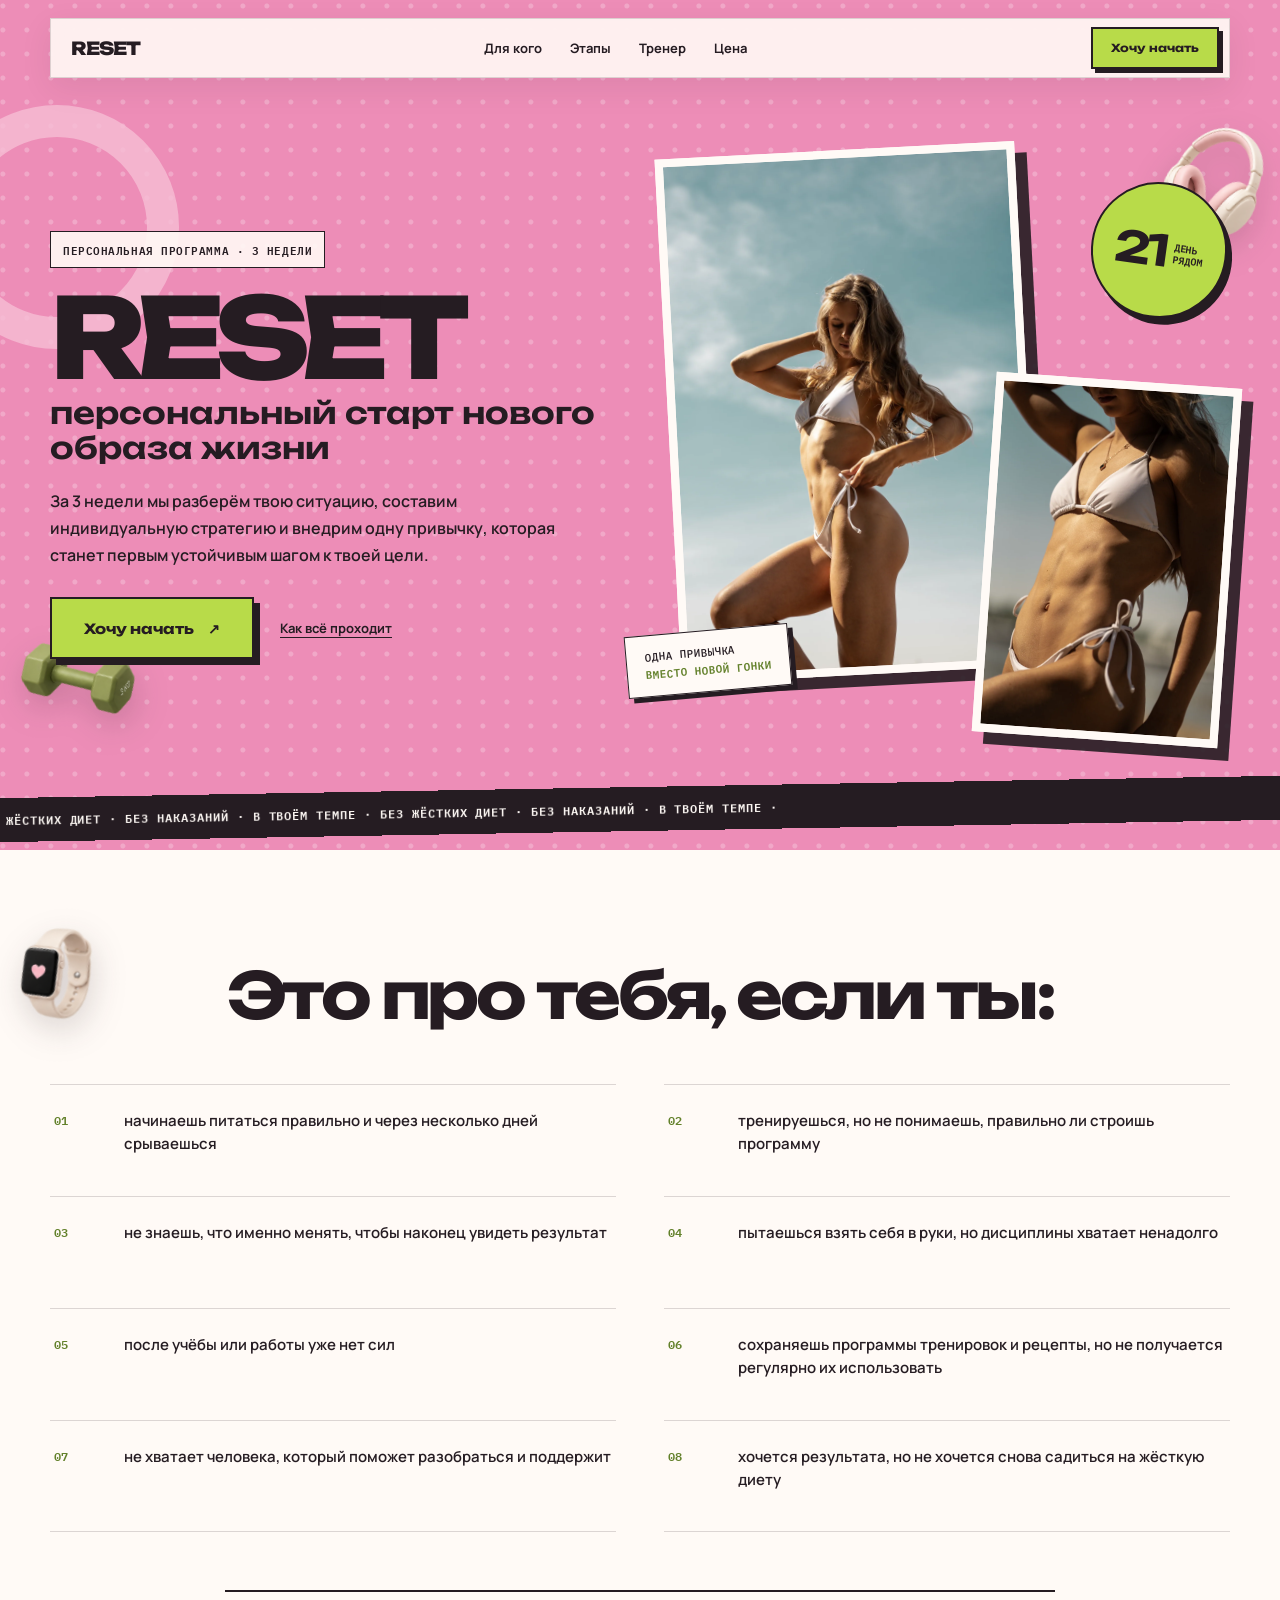
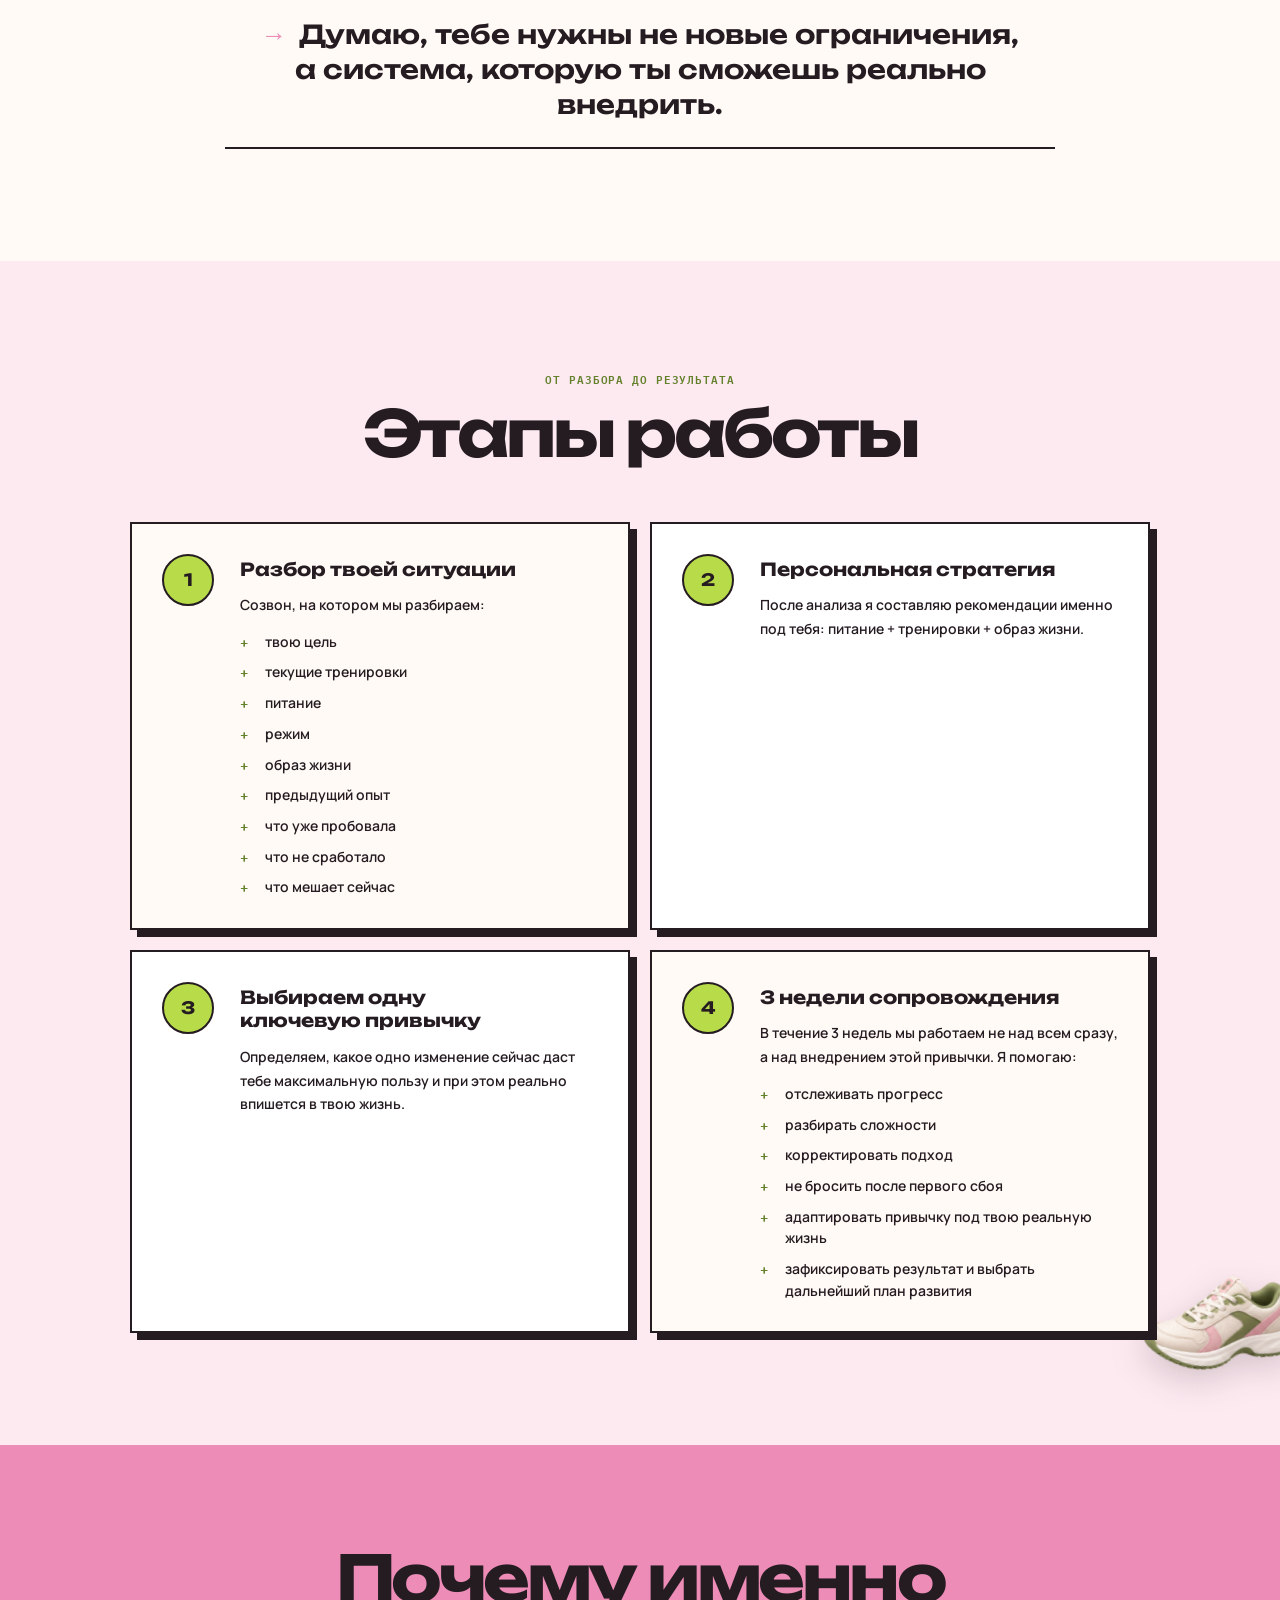
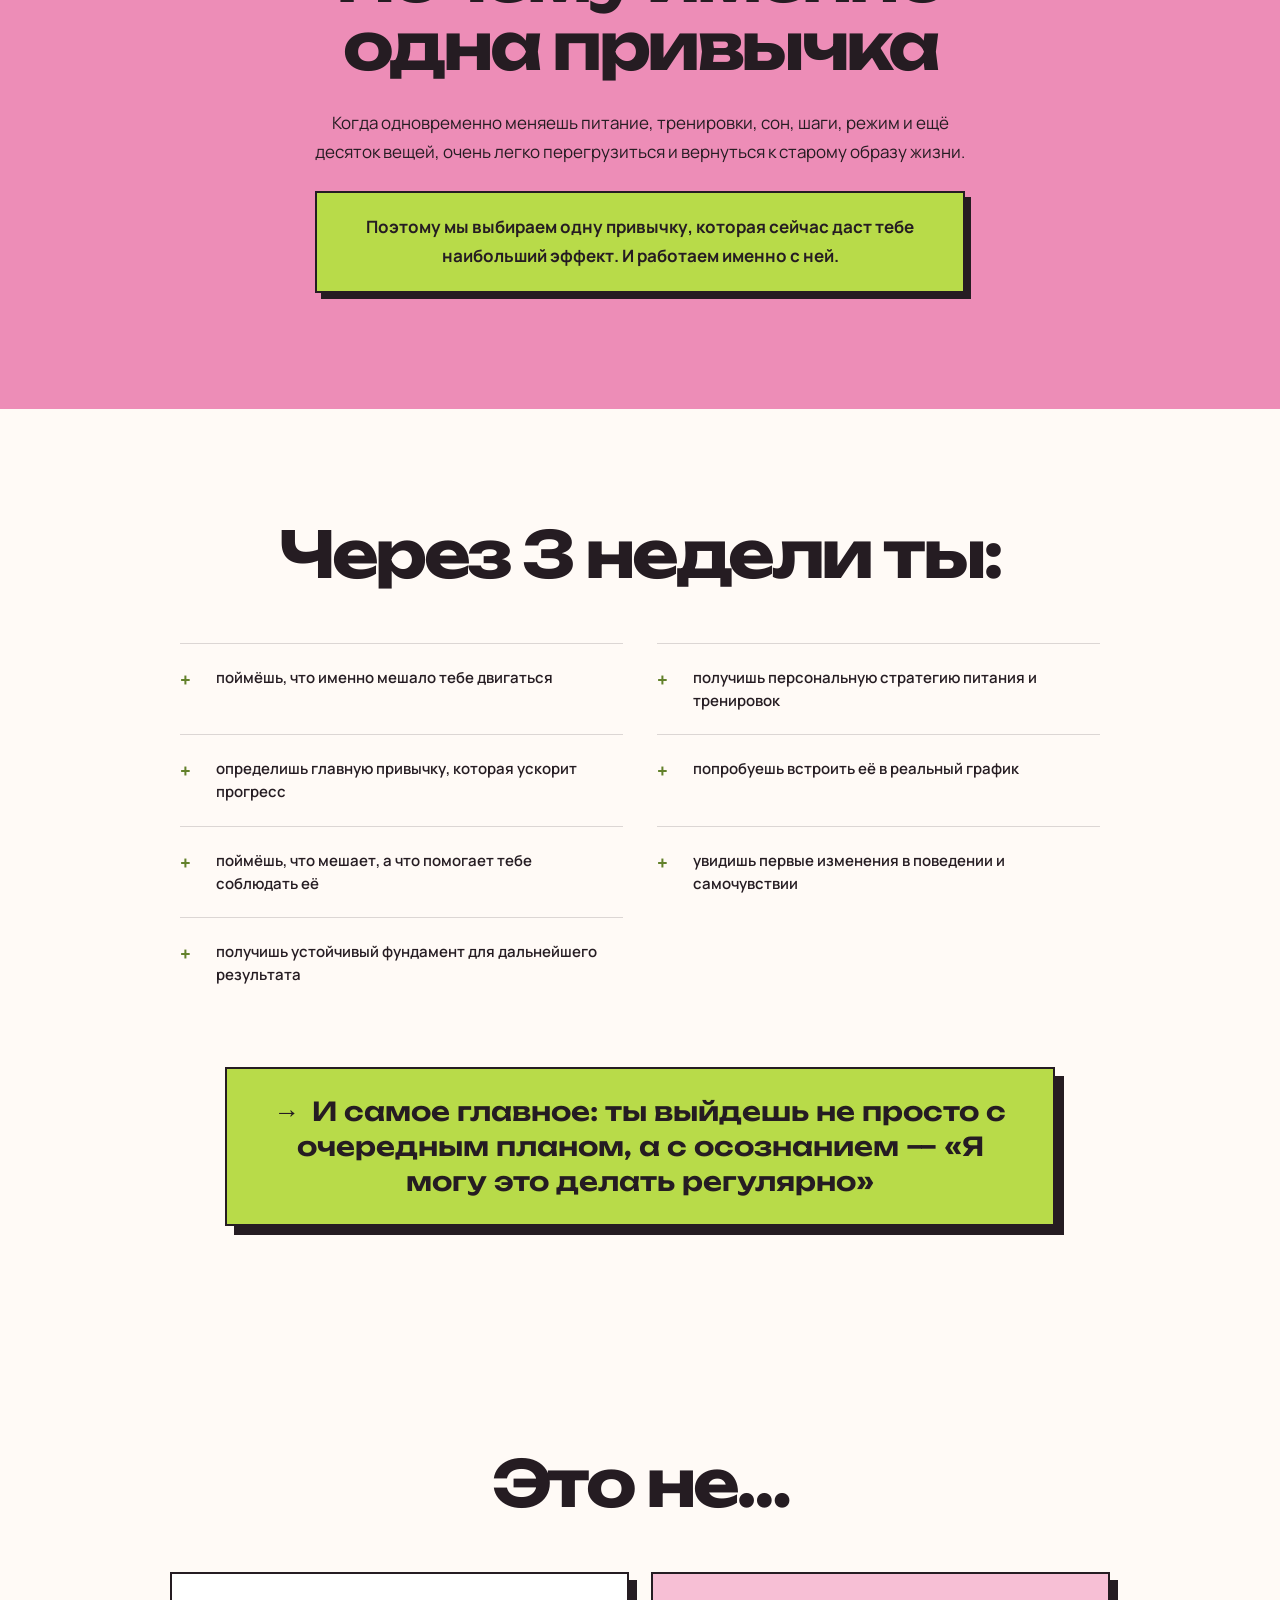
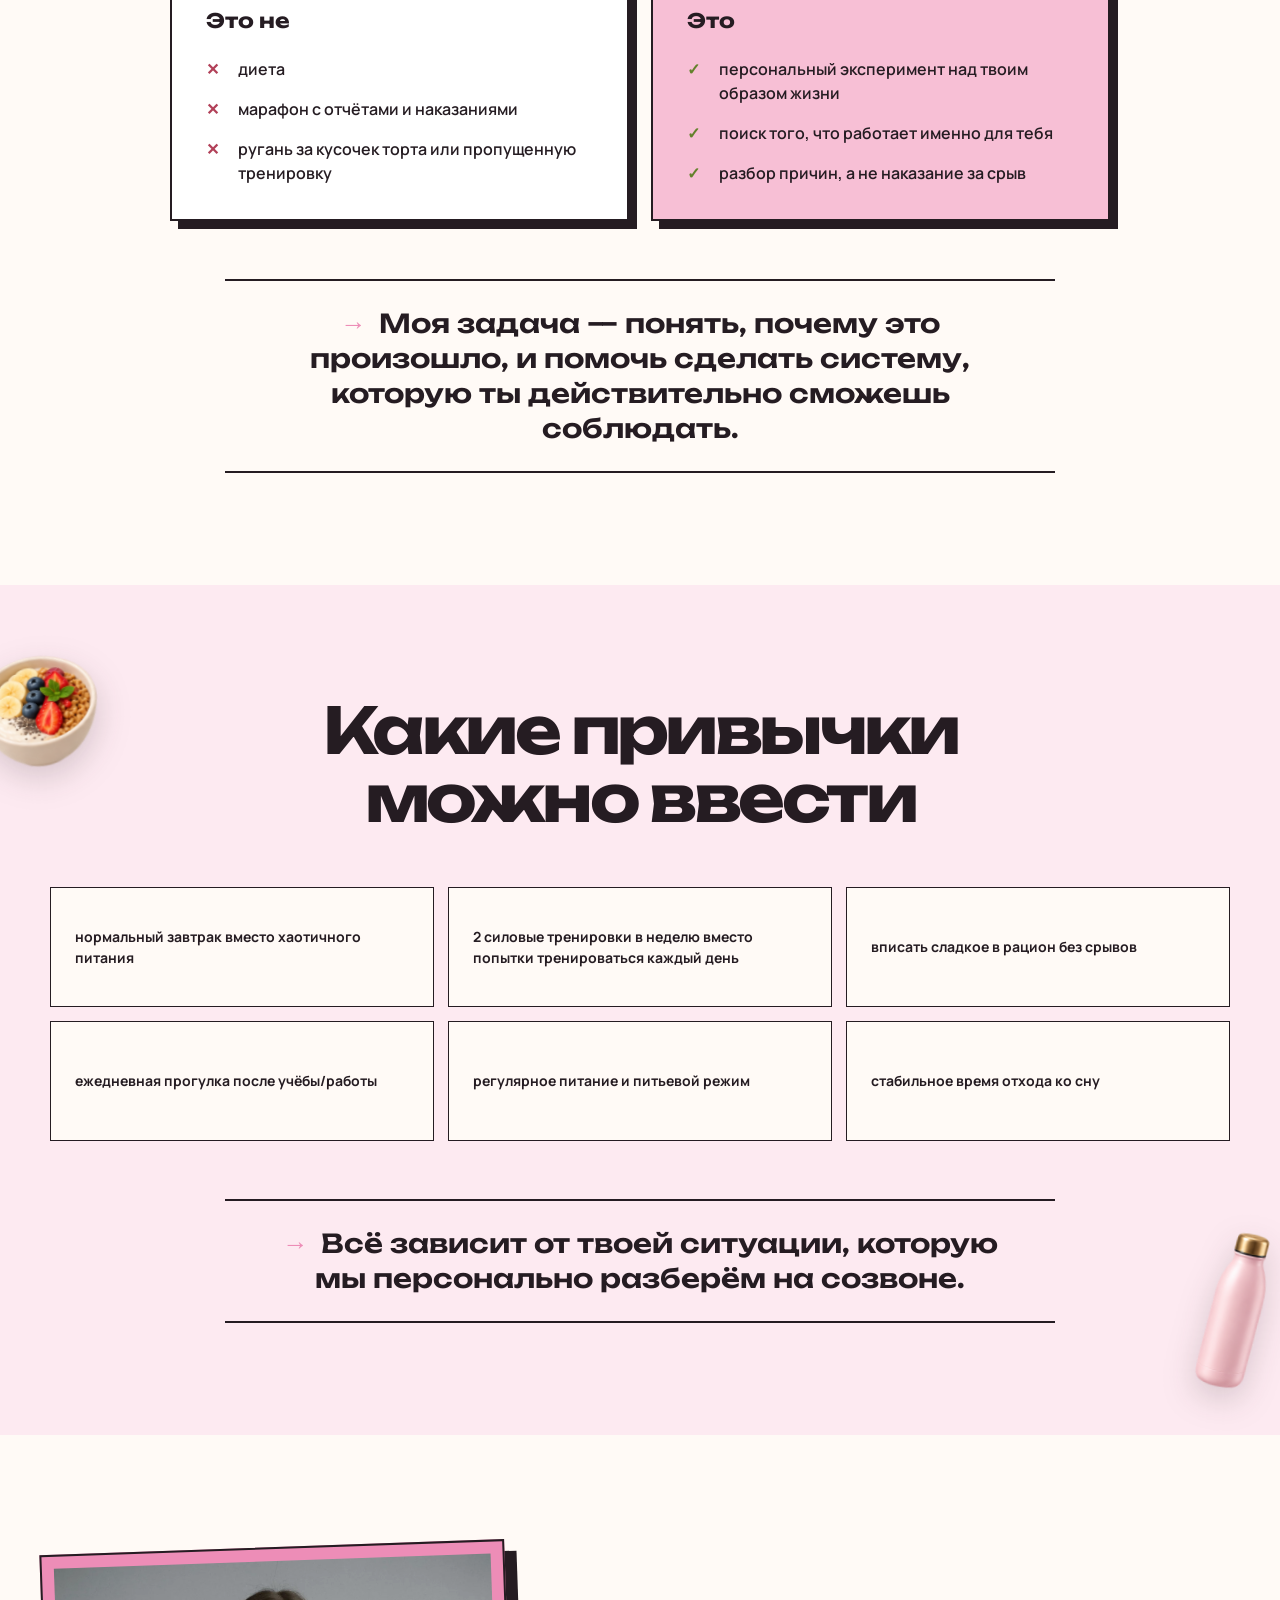
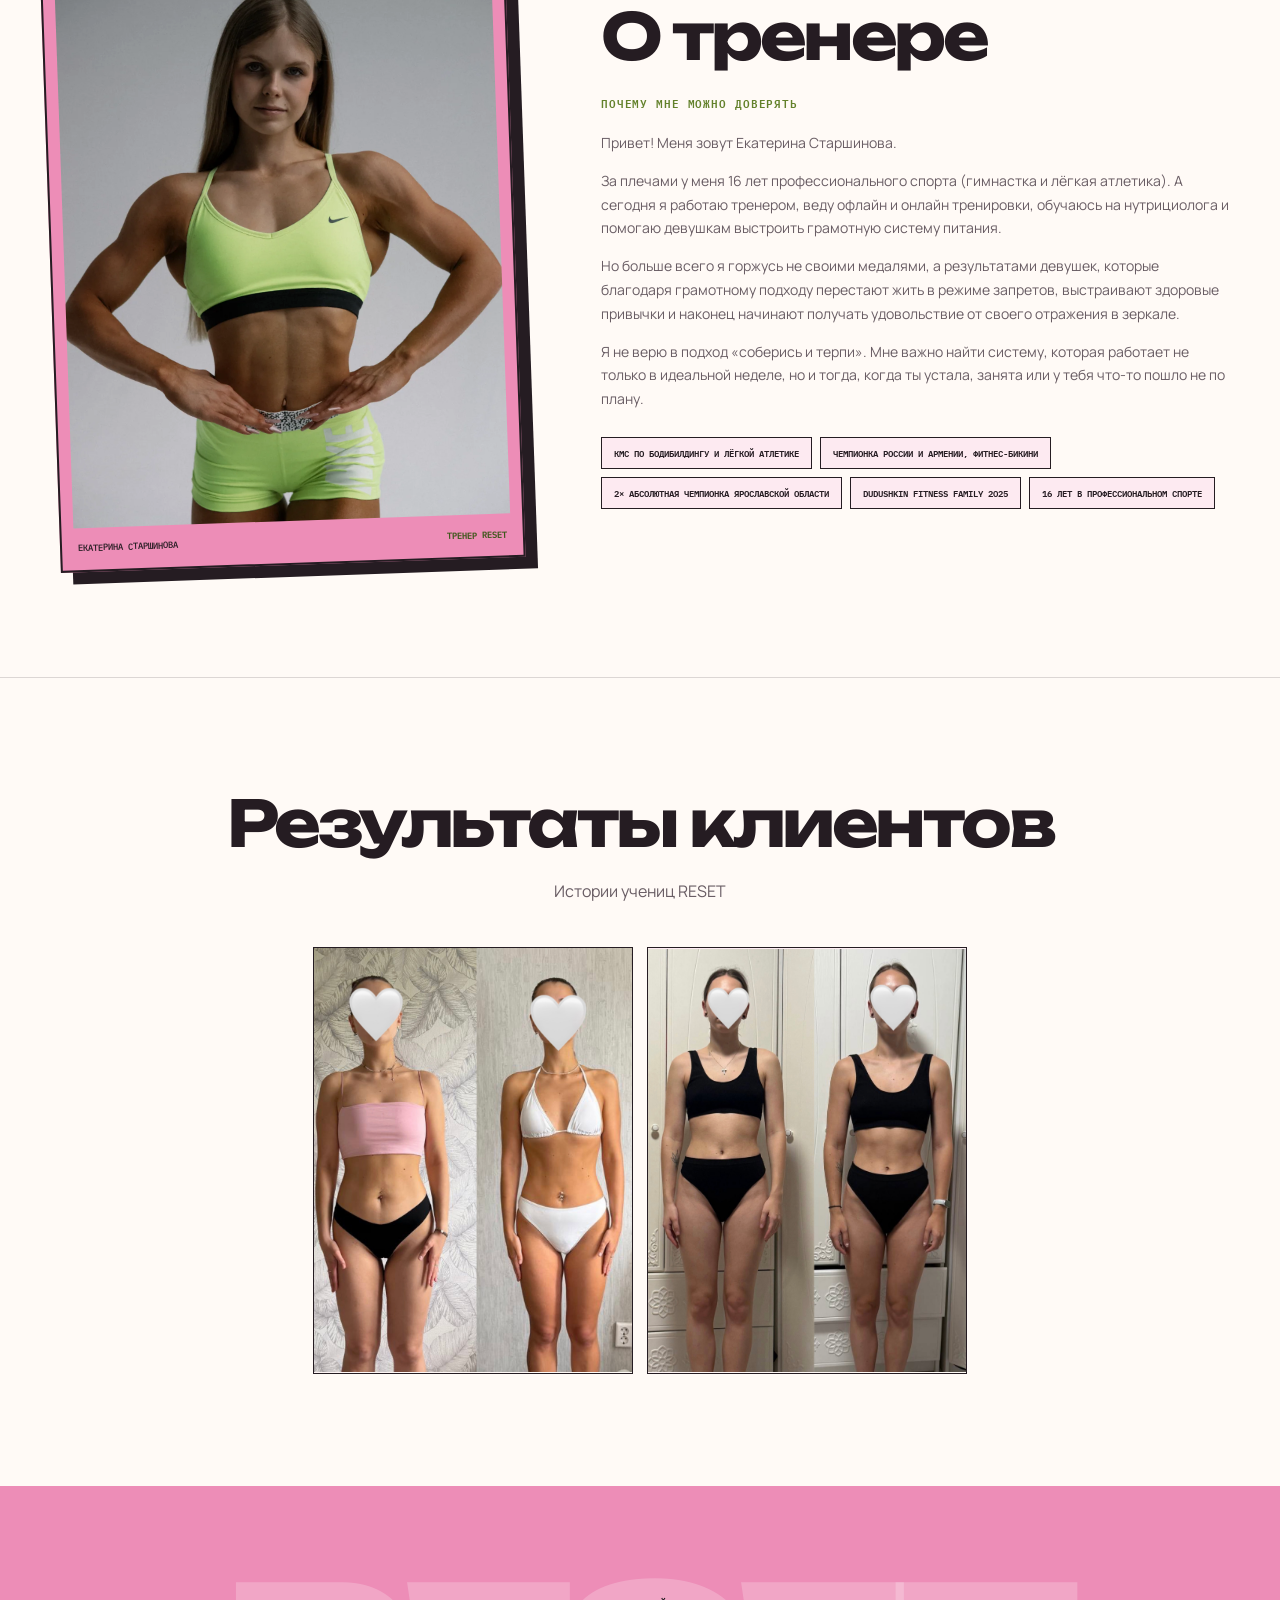
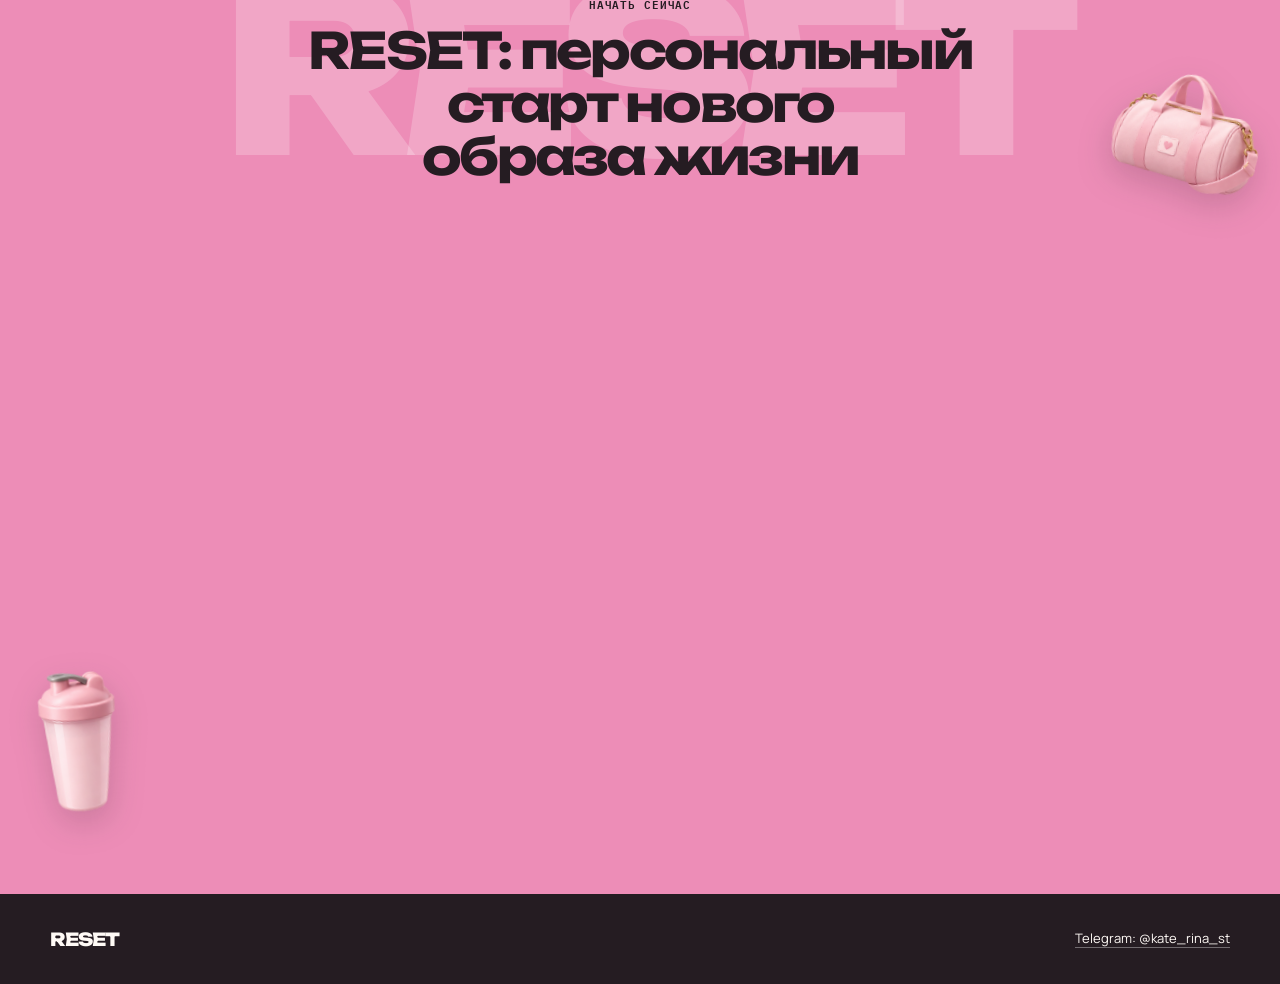
==== commit 9bbddb9a: "Add files via upload" ====
--- a/index.html
+++ b/index.html
@@ -239,10 +239,10 @@
     <p class="section__subtitle reveal">Истории учениц RESET</p>
     <div class="grid grid--photos">
       <div class="photo-slot photo-slot--photo reveal">
-        <img src="images/IMG_1031-scaled.JPEG" alt="Результат ученицы RESET — до и после" loading="lazy">
+        <img src="images/IMG_9606.JPG" alt="Результат ученицы RESET — до и после" loading="lazy">
       </div>
       <div class="photo-slot photo-slot--photo reveal">
-        <img src="images/IMG_1249.JPEG" alt="Результат ученицы RESET — до и после" loading="lazy">
+        <img src="images/IMG_9608.JPG" alt="Результат ученицы RESET — до и после" loading="lazy">
       </div>
     </div>
   </div>
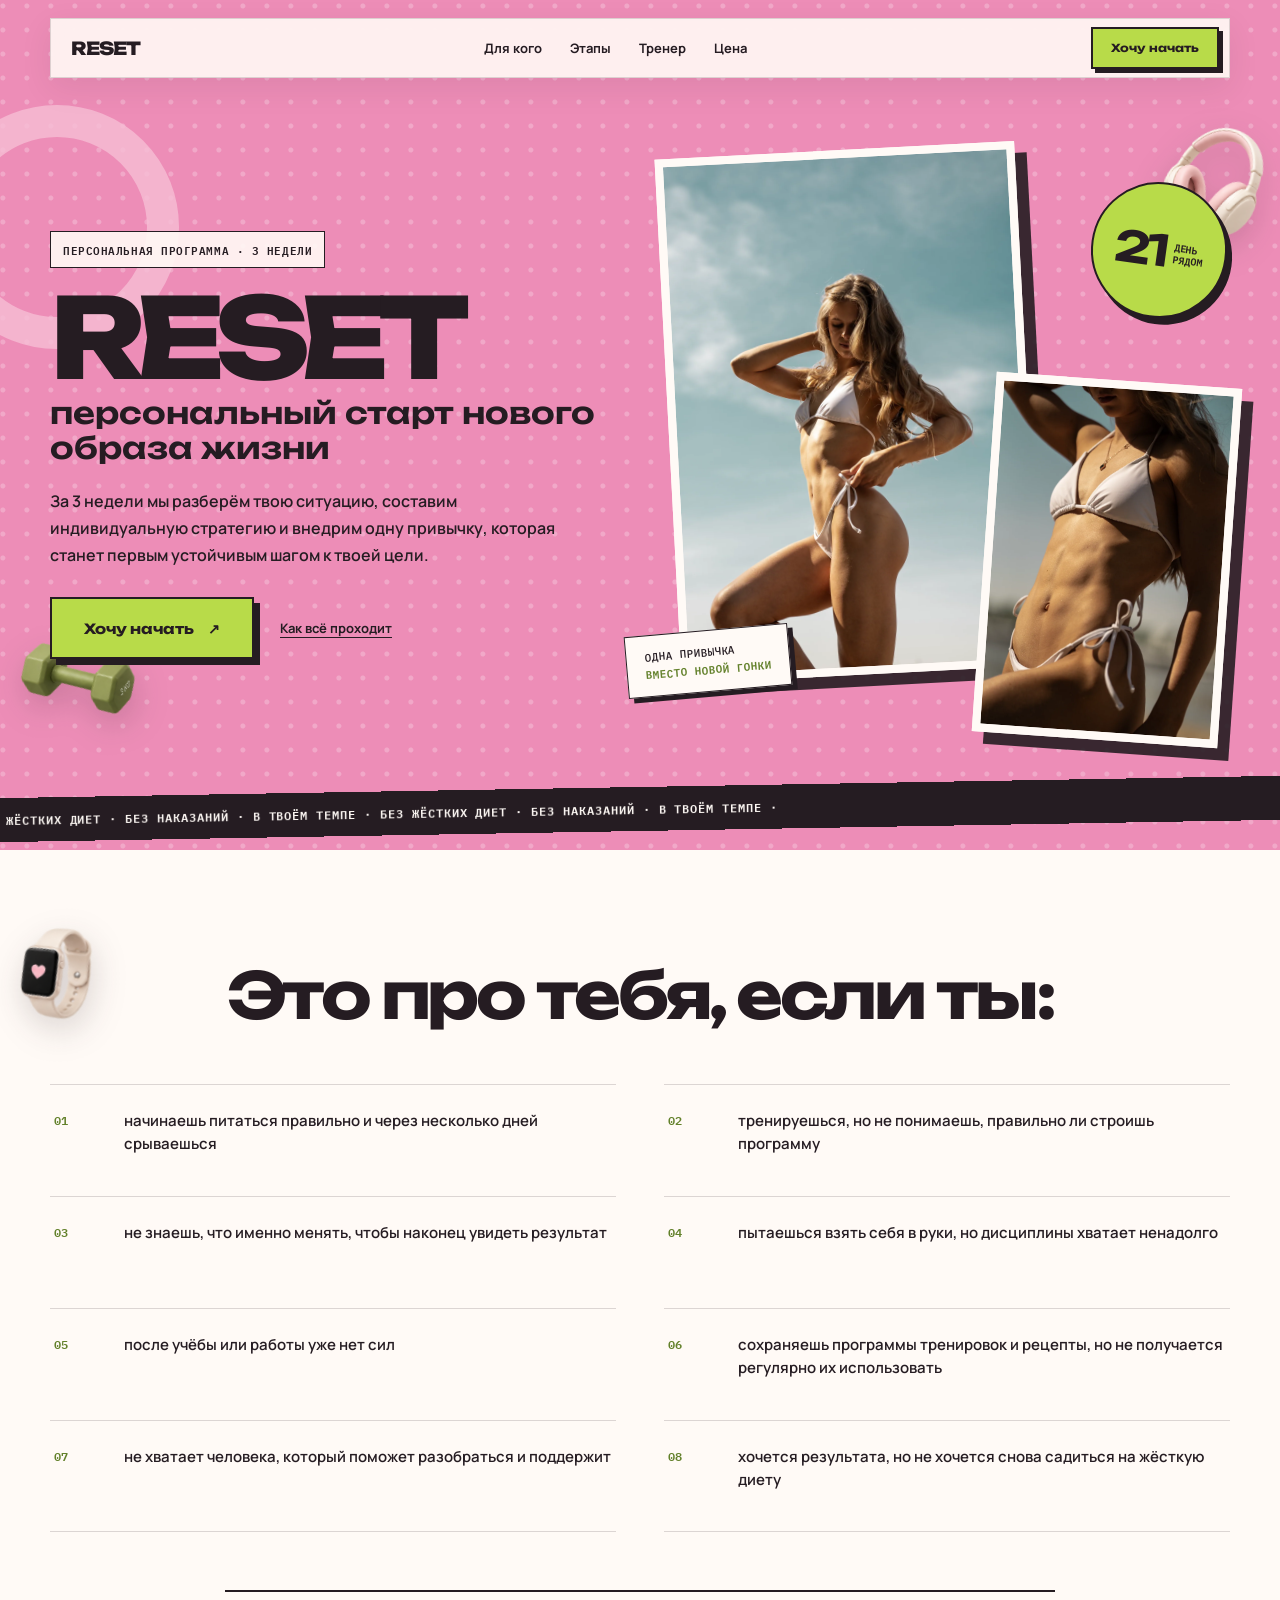
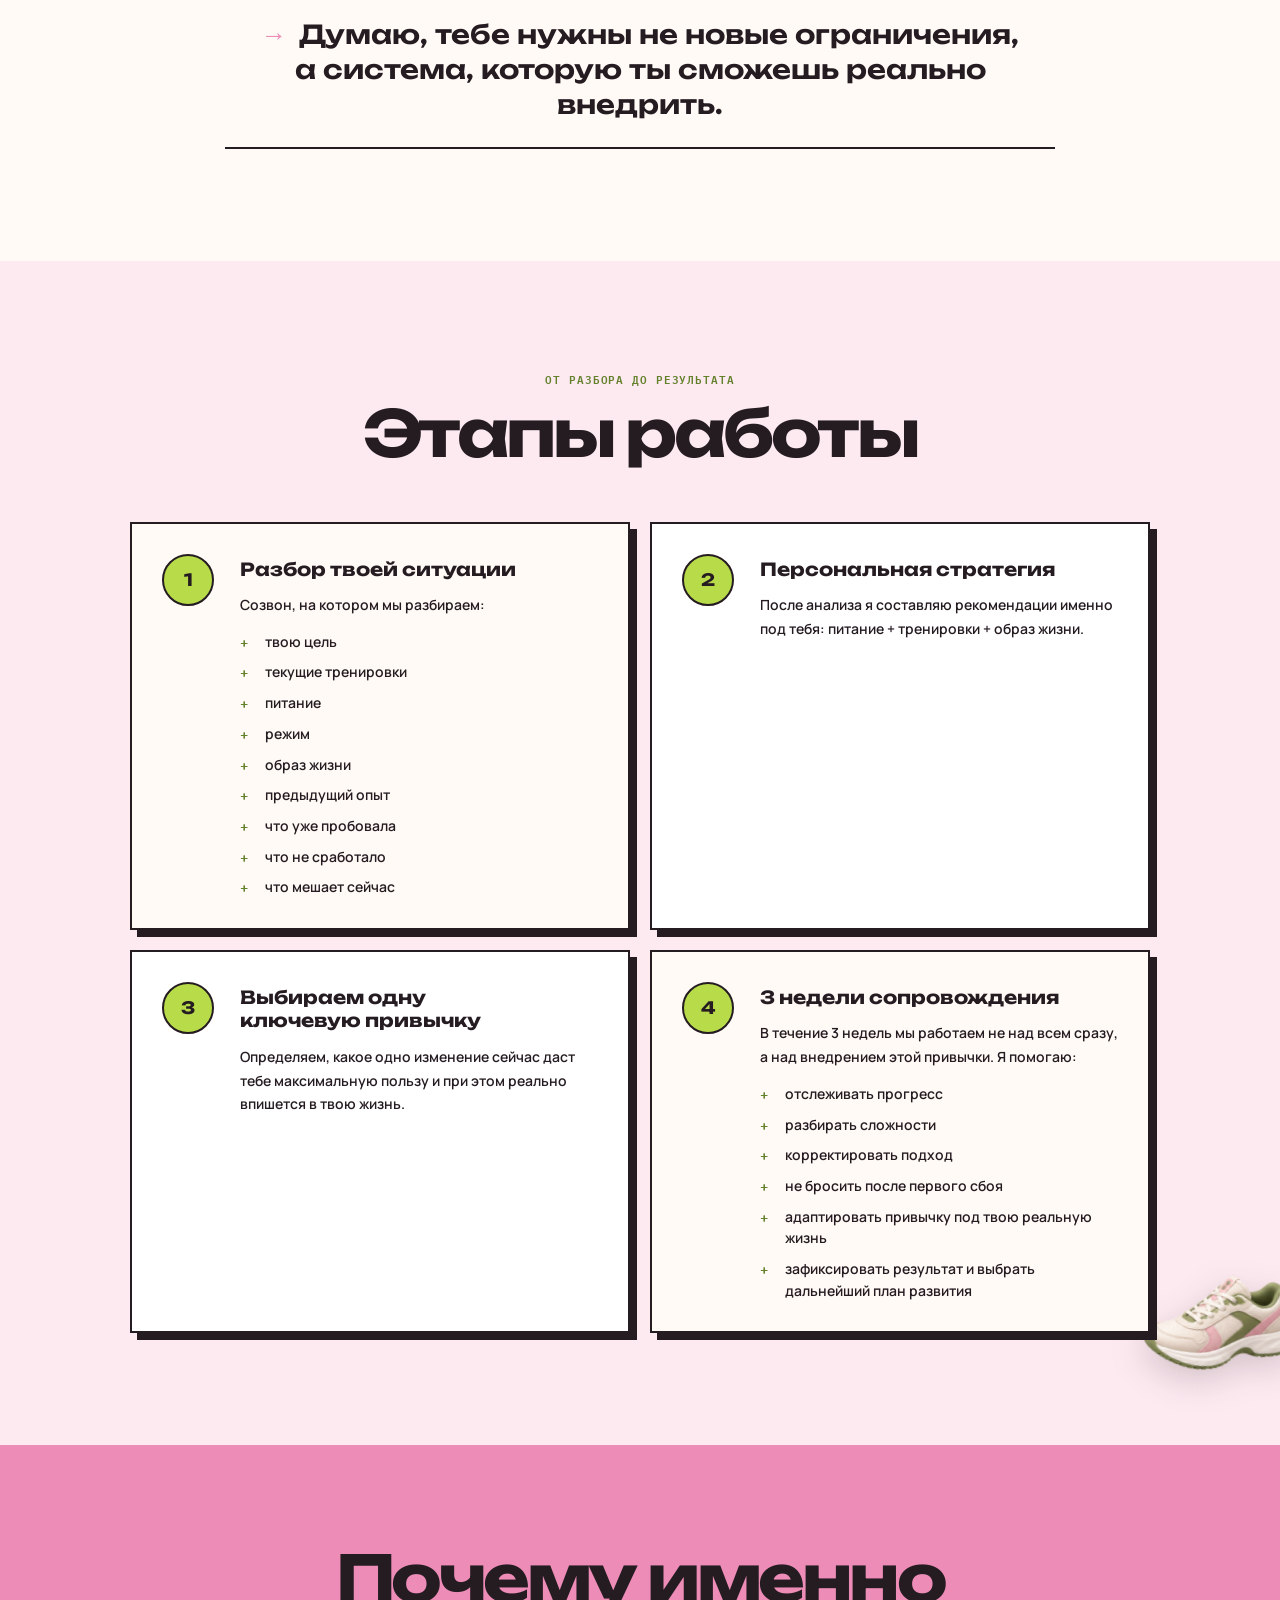
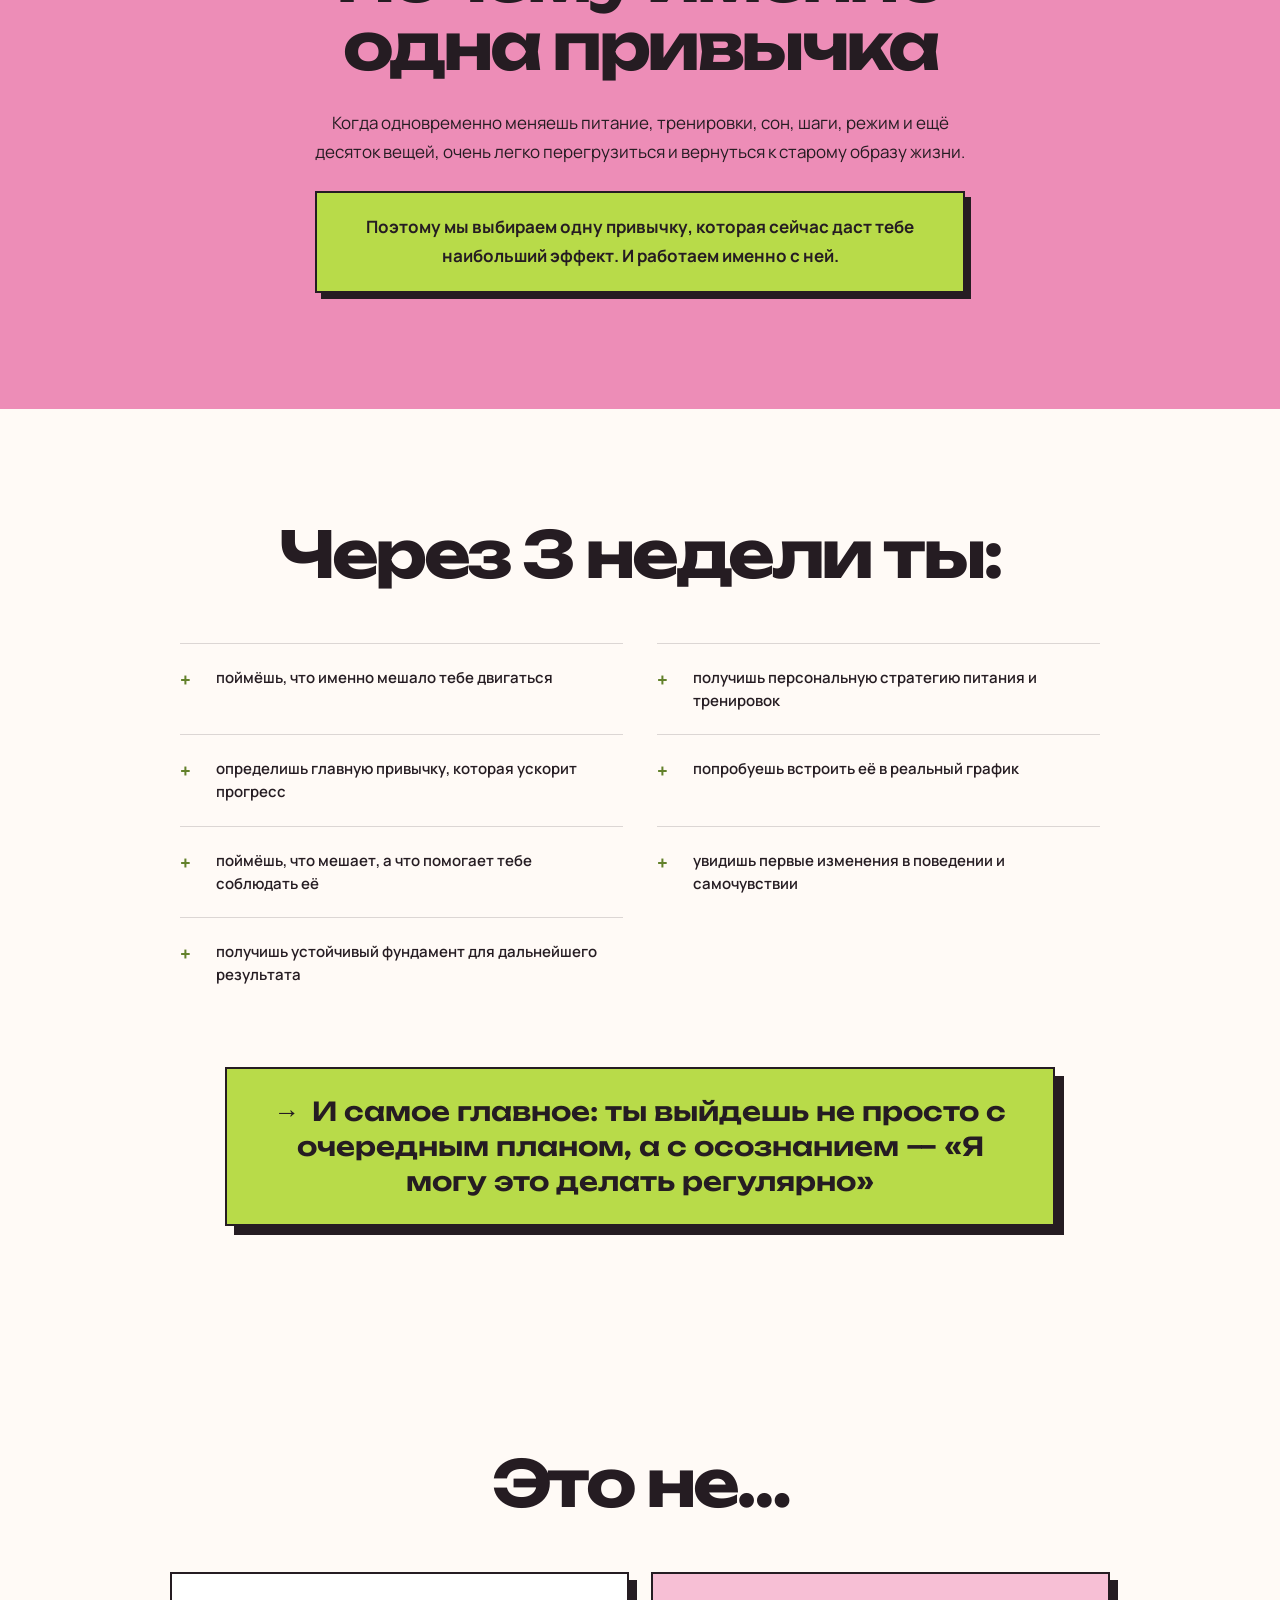
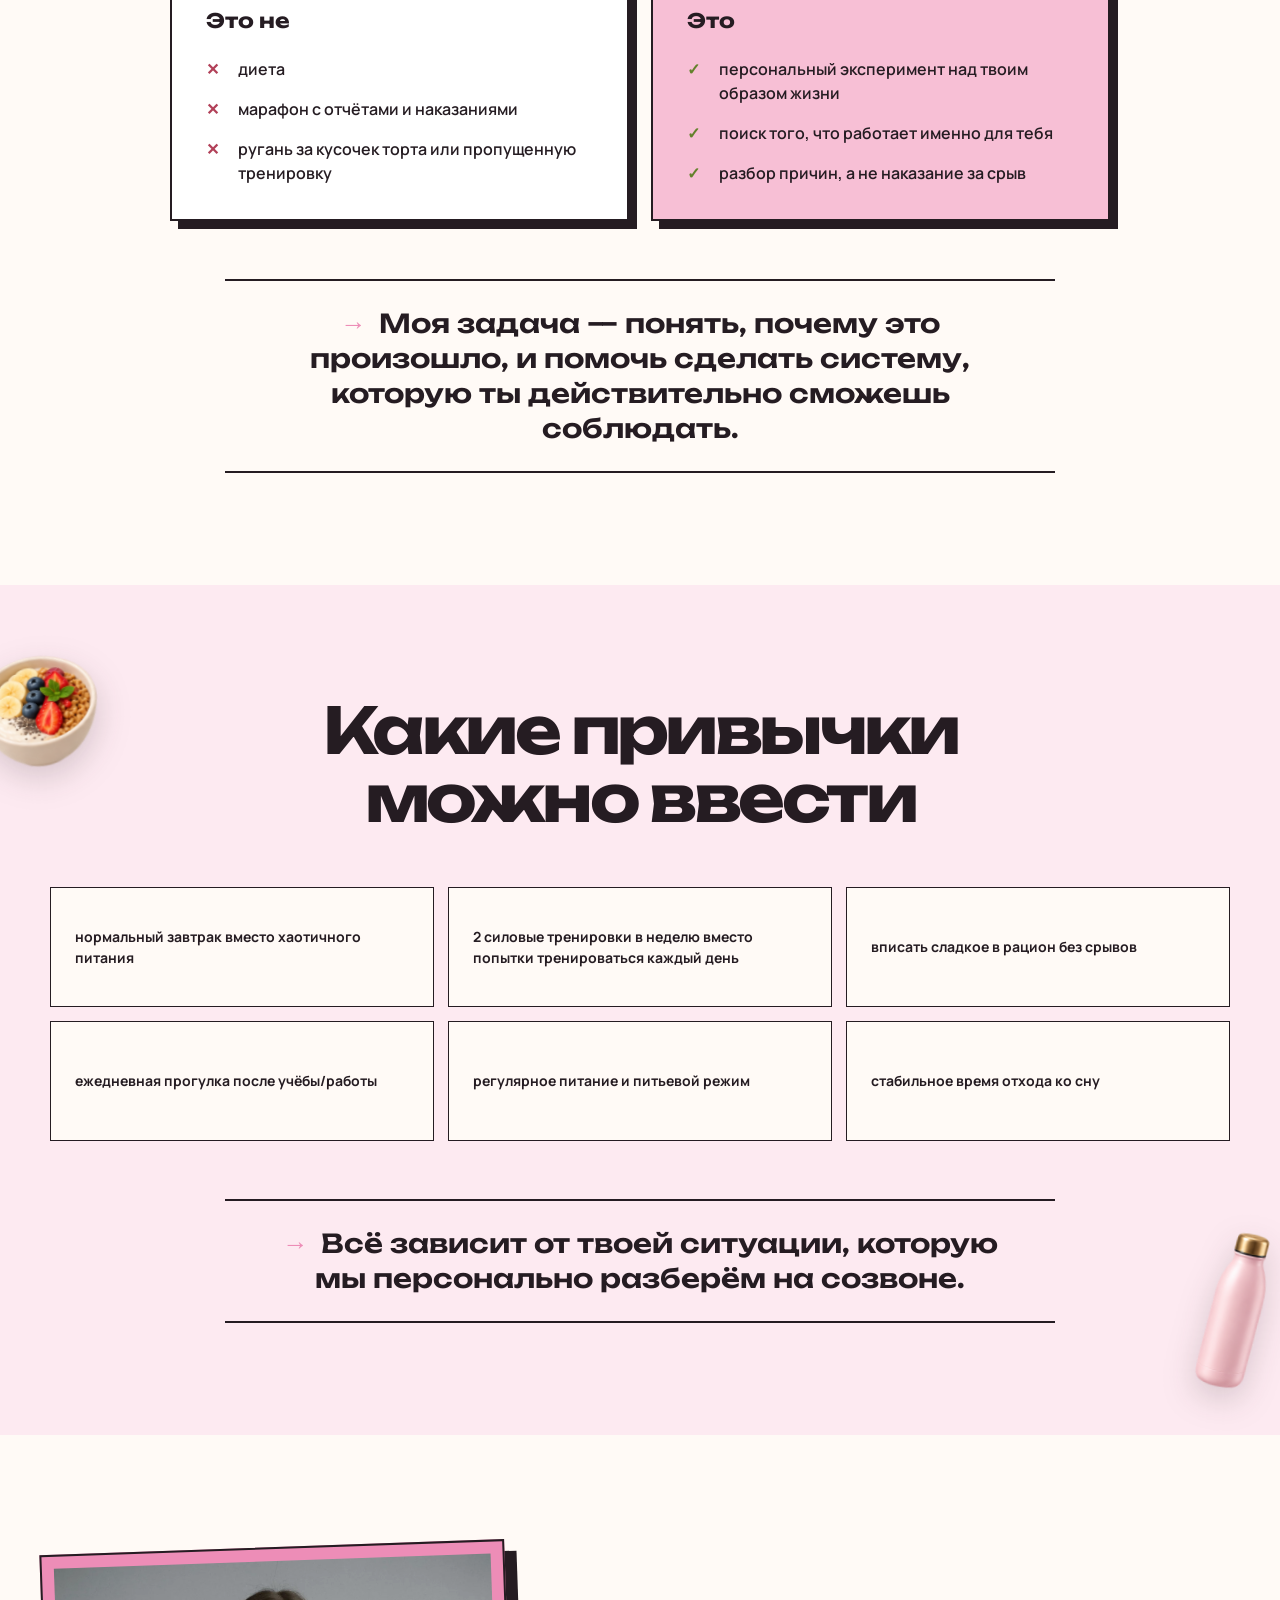
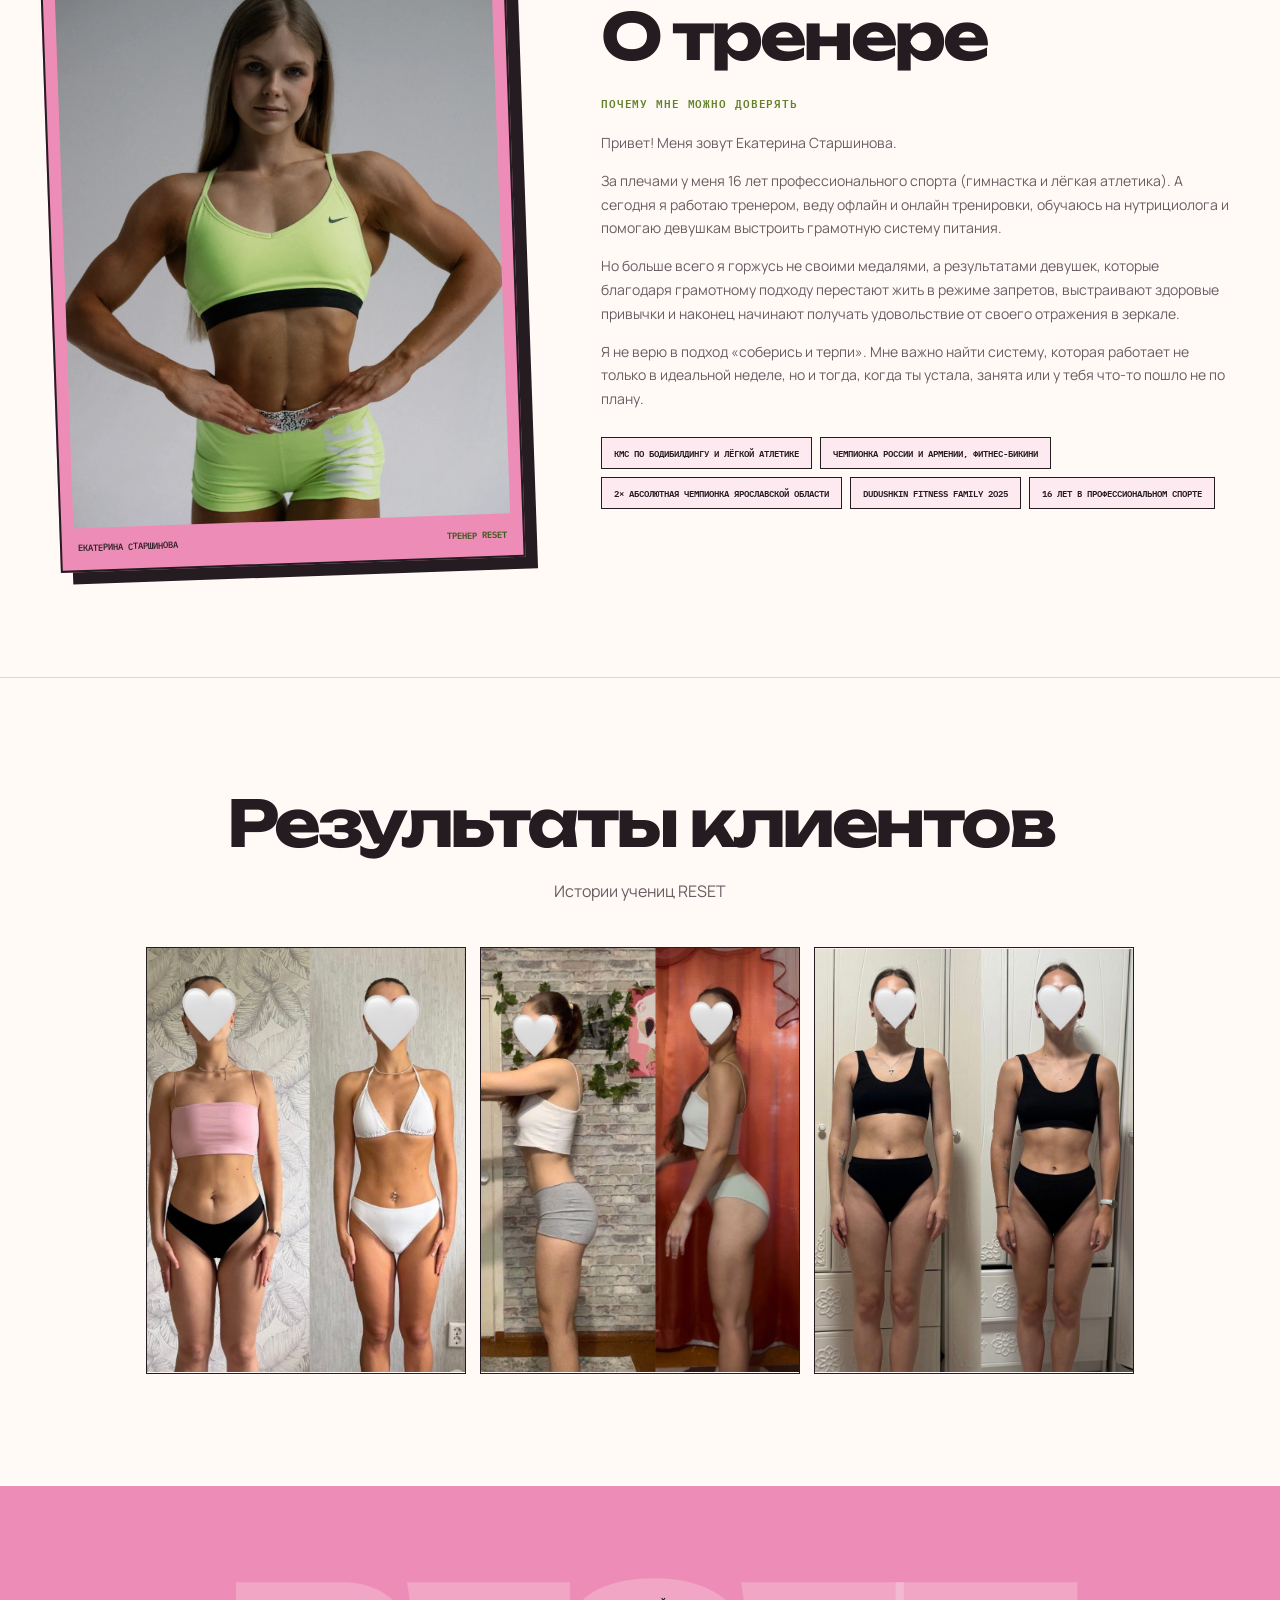
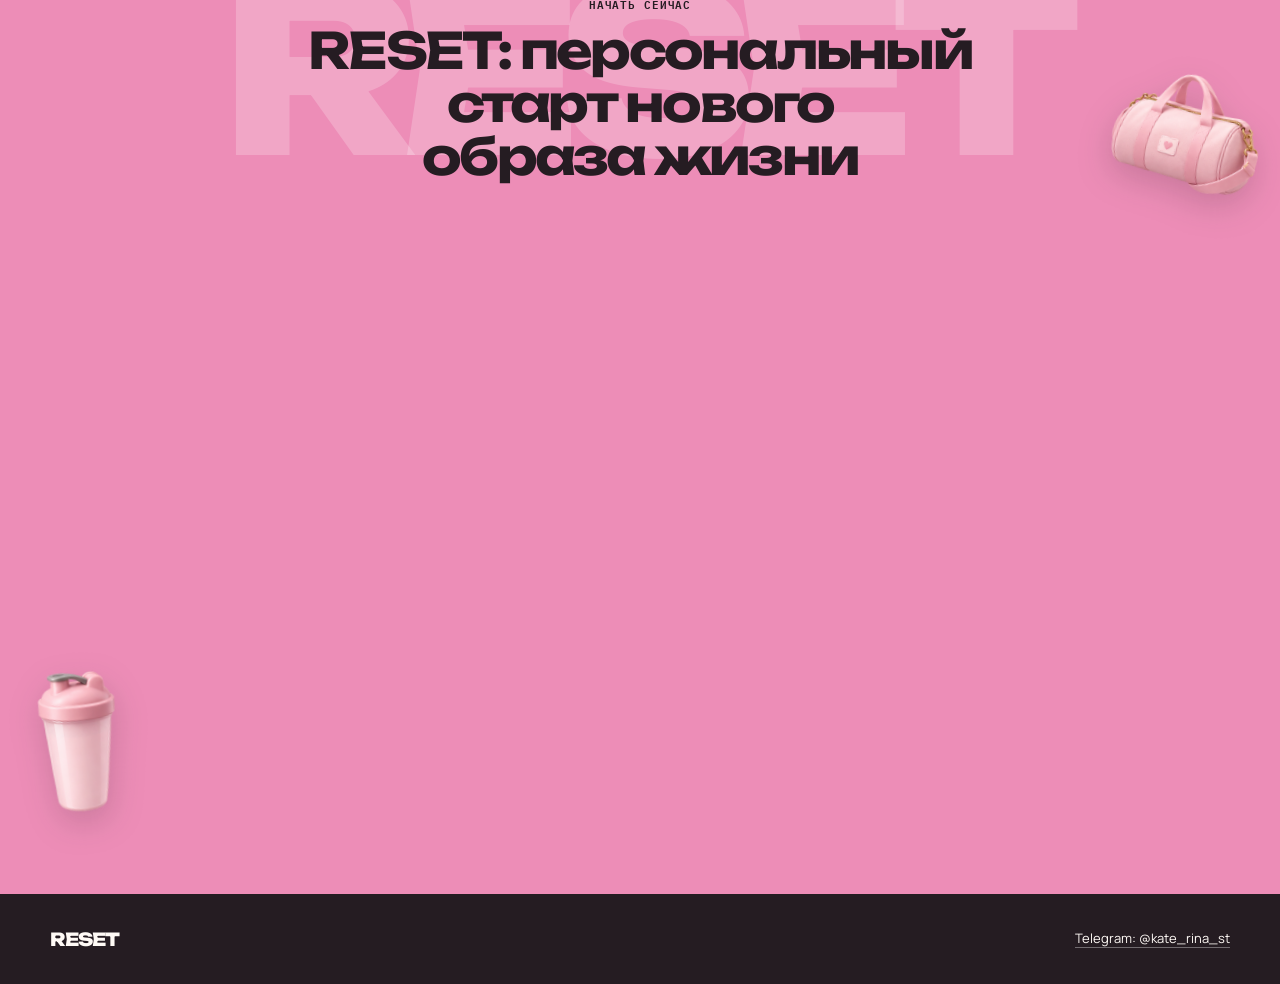
==== commit f2594ad0: "Add files via upload" ====
--- a/index.html
+++ b/index.html
@@ -240,6 +240,9 @@
     <div class="grid grid--photos">
       <div class="photo-slot photo-slot--photo reveal">
         <img src="images/IMG_9606.JPG" alt="Результат ученицы RESET — до и после" loading="lazy">
+      </div>
+      <div class="photo-slot photo-slot--photo reveal">
+        <img src="images/IMG_5129.JPG" alt="Результат ученицы RESET — до и после" loading="lazy">
       </div>
       <div class="photo-slot photo-slot--photo reveal">
         <img src="images/IMG_9608.JPG" alt="Результат ученицы RESET — до и после" loading="lazy">
--- a/style.css
+++ b/style.css
@@ -831,7 +831,7 @@
 
 /* Client stories */
 #before-after { border-top: 1px solid var(--line); }
-.grid--photos { grid-template-columns: repeat(2, minmax(0, 320px)); gap: 14px; justify-content: center; }
+.grid--photos { grid-template-columns: repeat(3, minmax(0, 320px)); gap: 14px; justify-content: center; }
 .photo-slot {
   position: relative;
   display: grid;
@@ -1136,6 +1136,7 @@
   .price-card .check-list { gap: 6px; }
   .price-card .check-list li { font-size: 12.5px; line-height: 1.4; }
   .price-card__price { margin: 24px 0 20px; font-size: 52px; }
+  .price-card__price span { -webkit-text-stroke: .5px currentColor; text-stroke: .5px currentColor; }
   .price-card .btn--lg { min-height: 54px; padding-inline: 22px; }
   .footer { padding: 26px 0 92px; }
   .footer__inner { align-items: flex-start; flex-direction: column; }
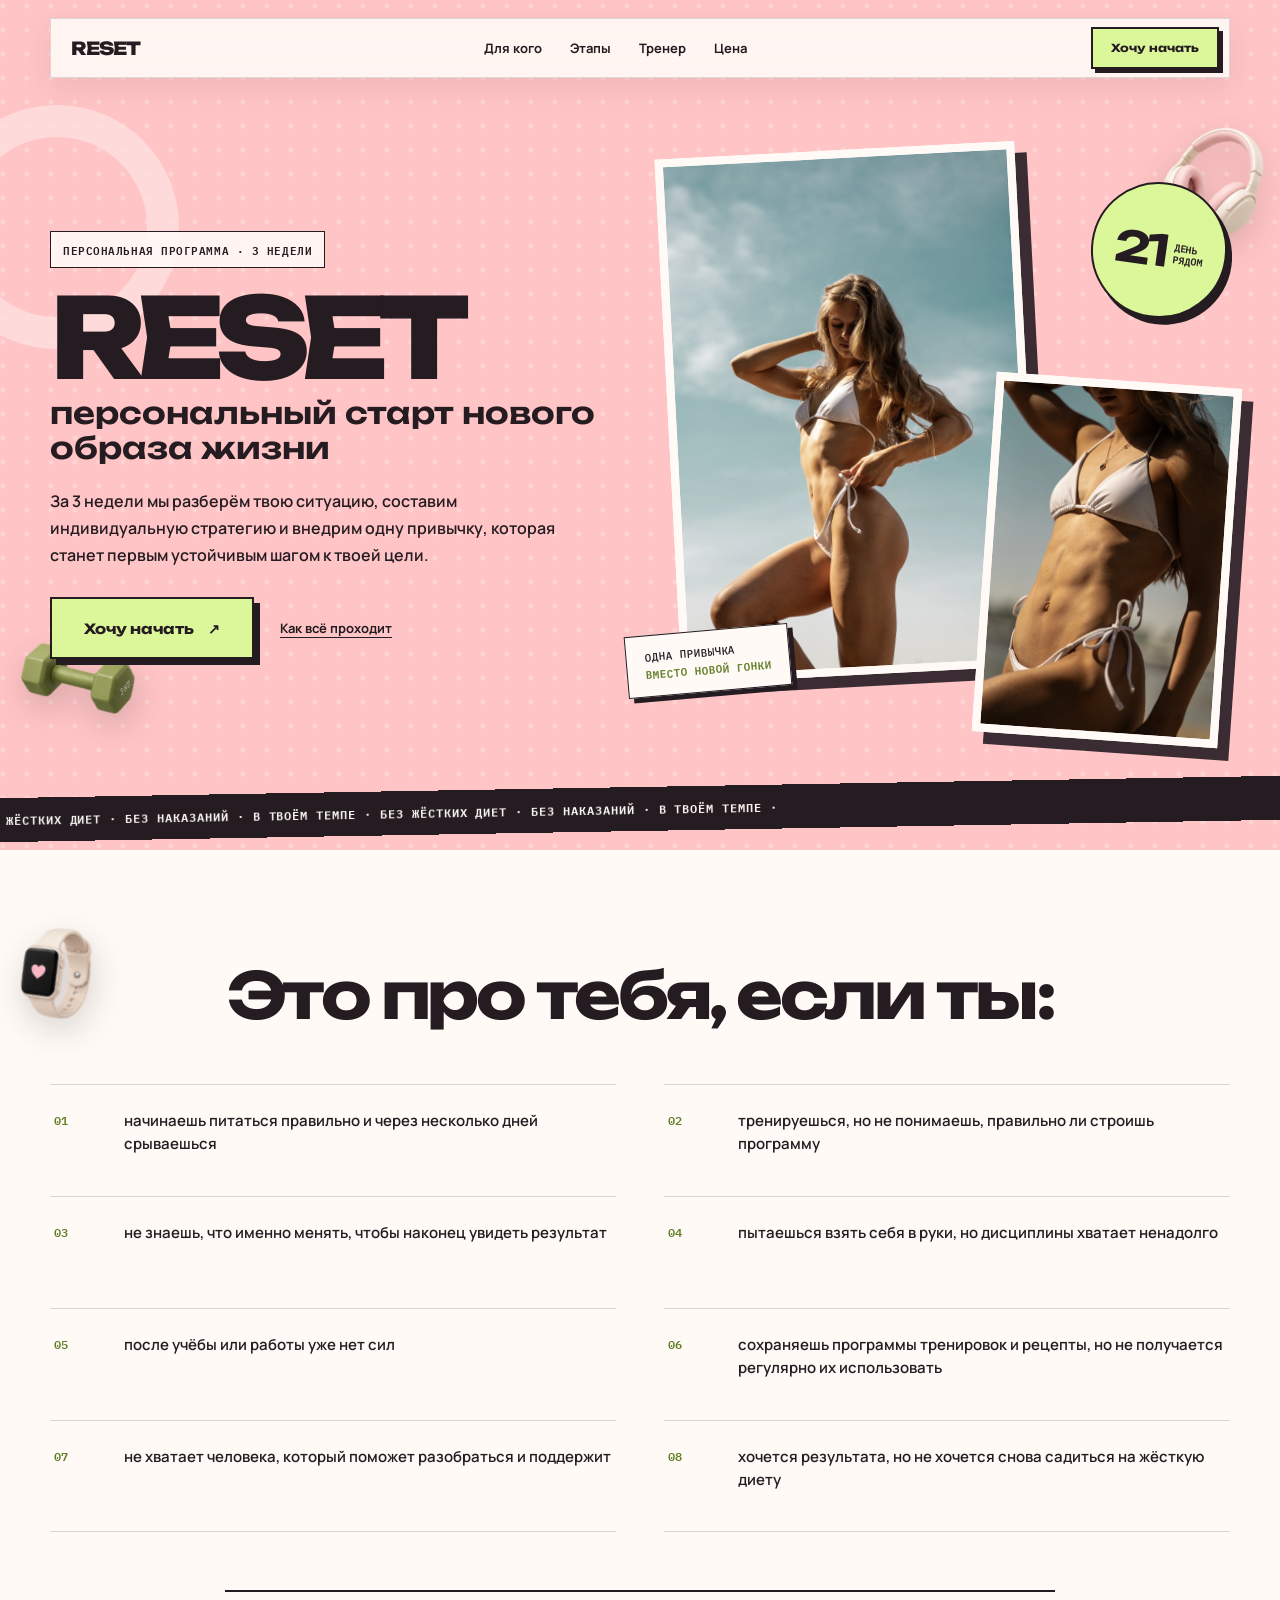
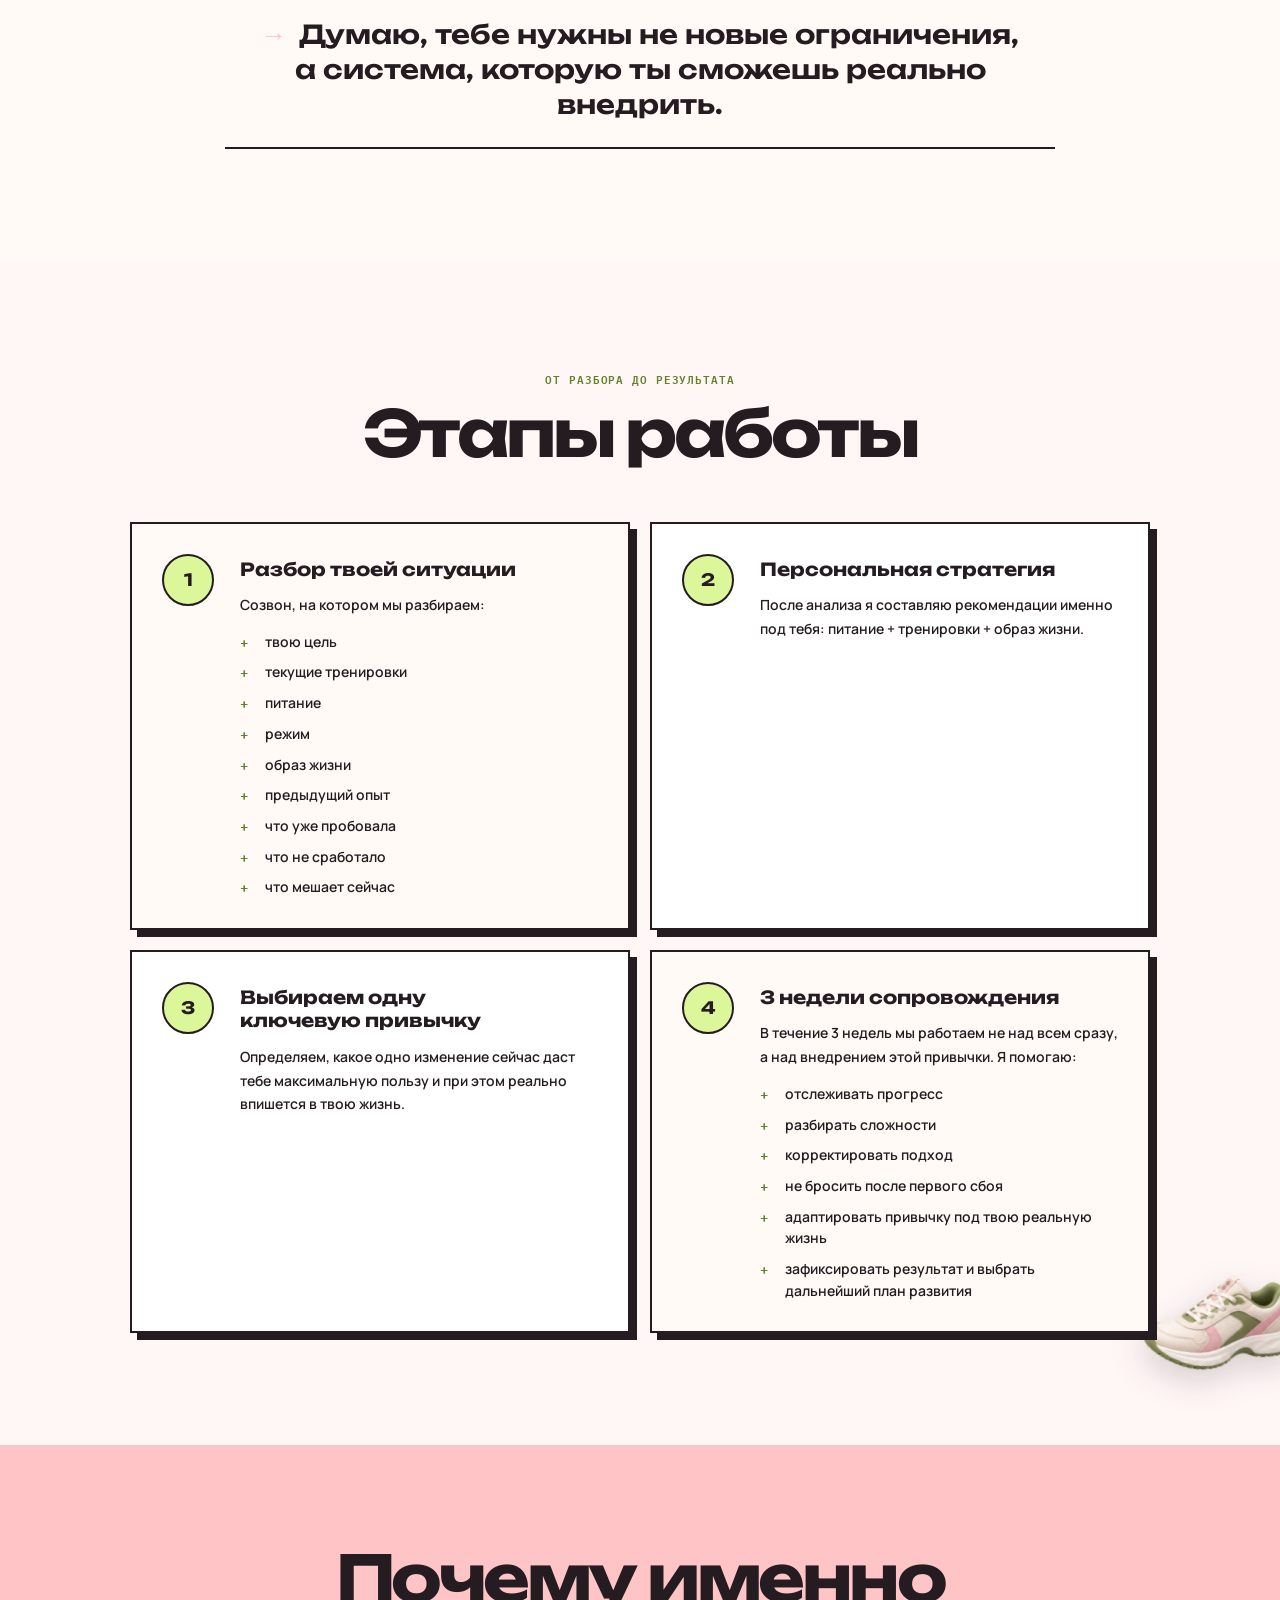
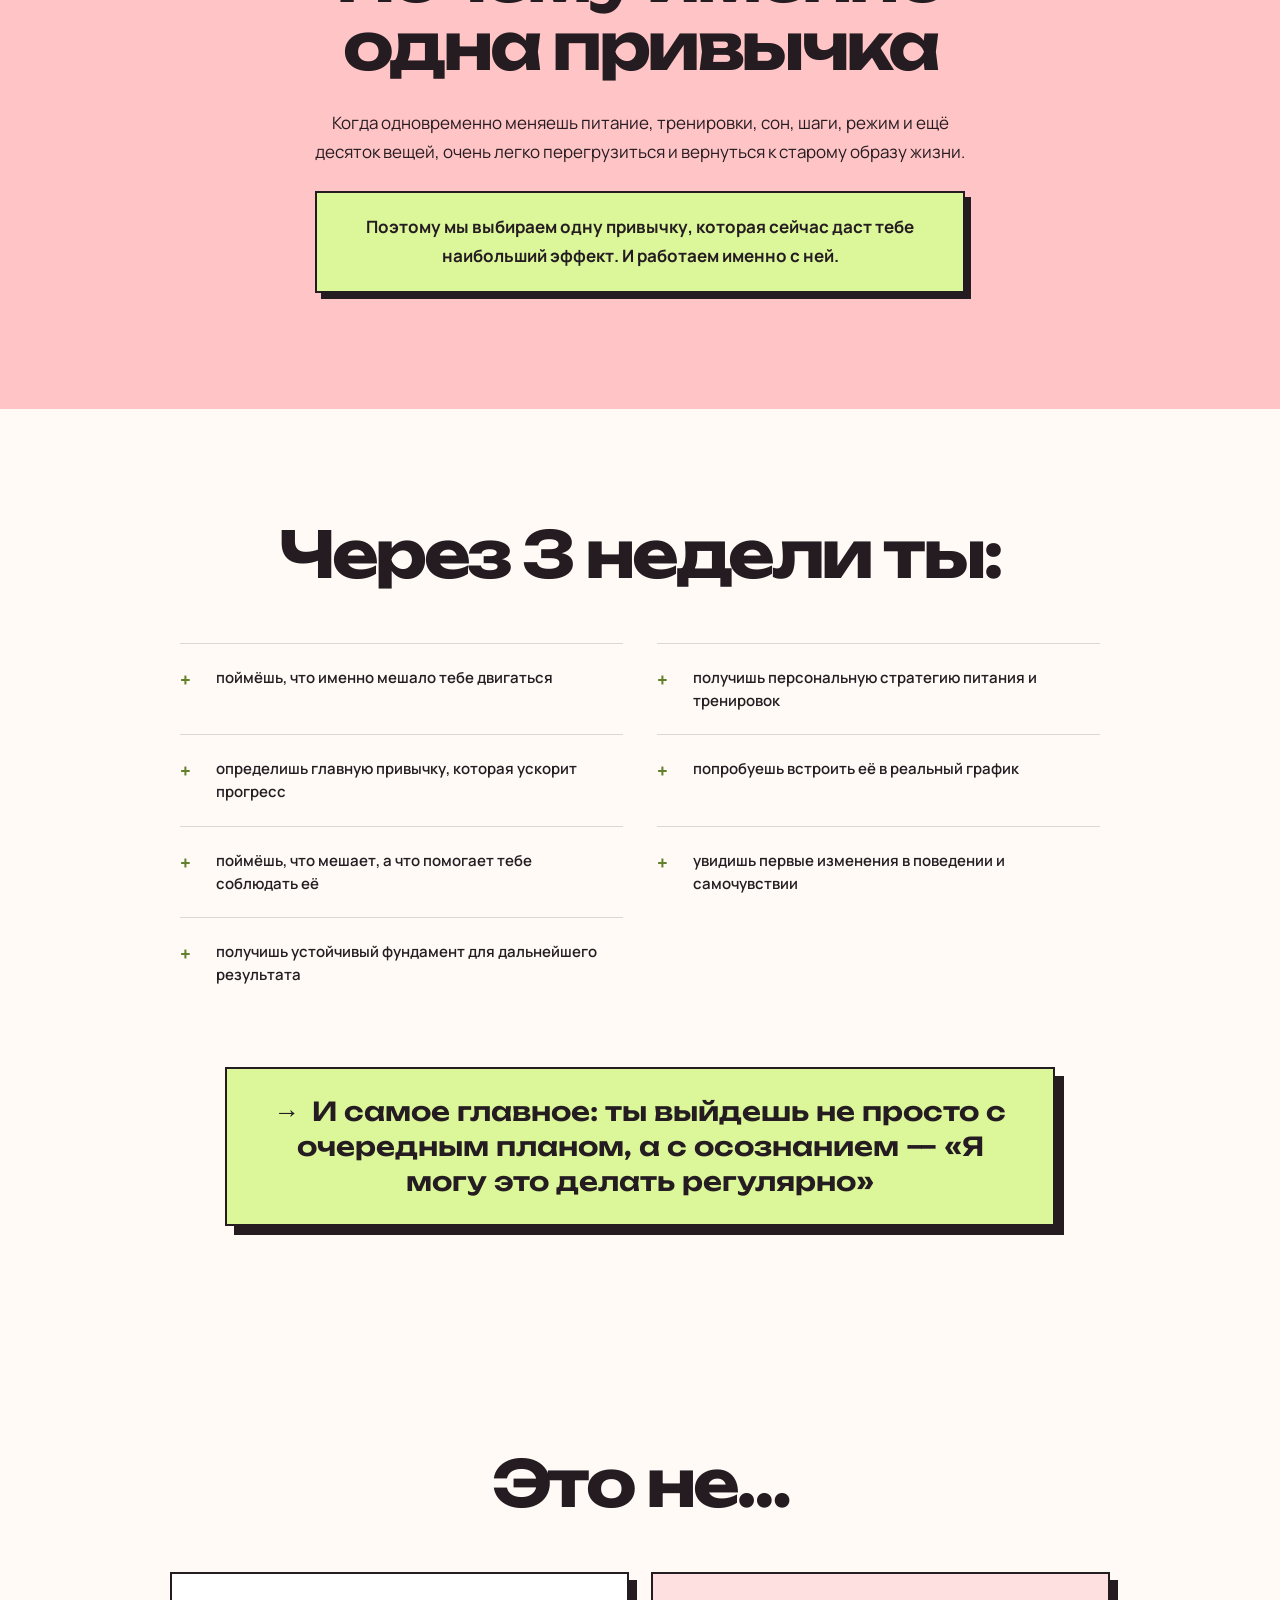
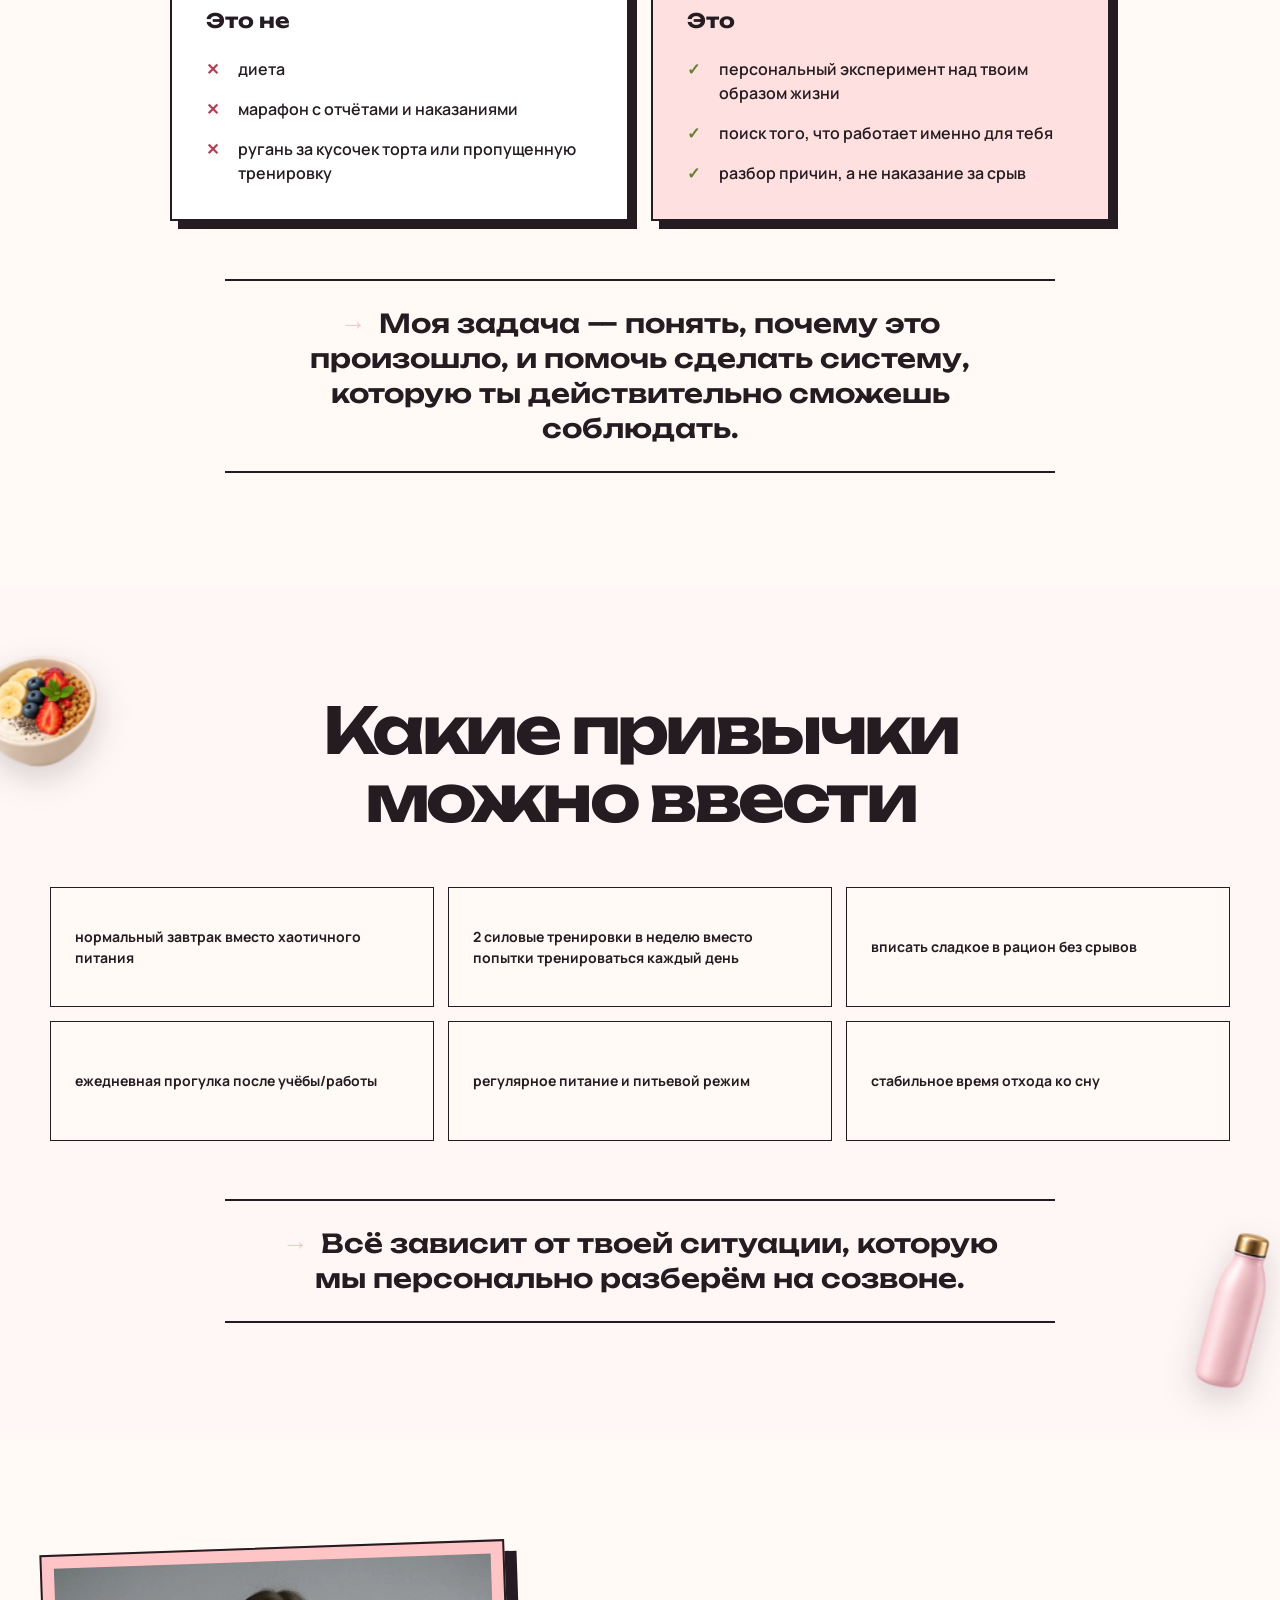
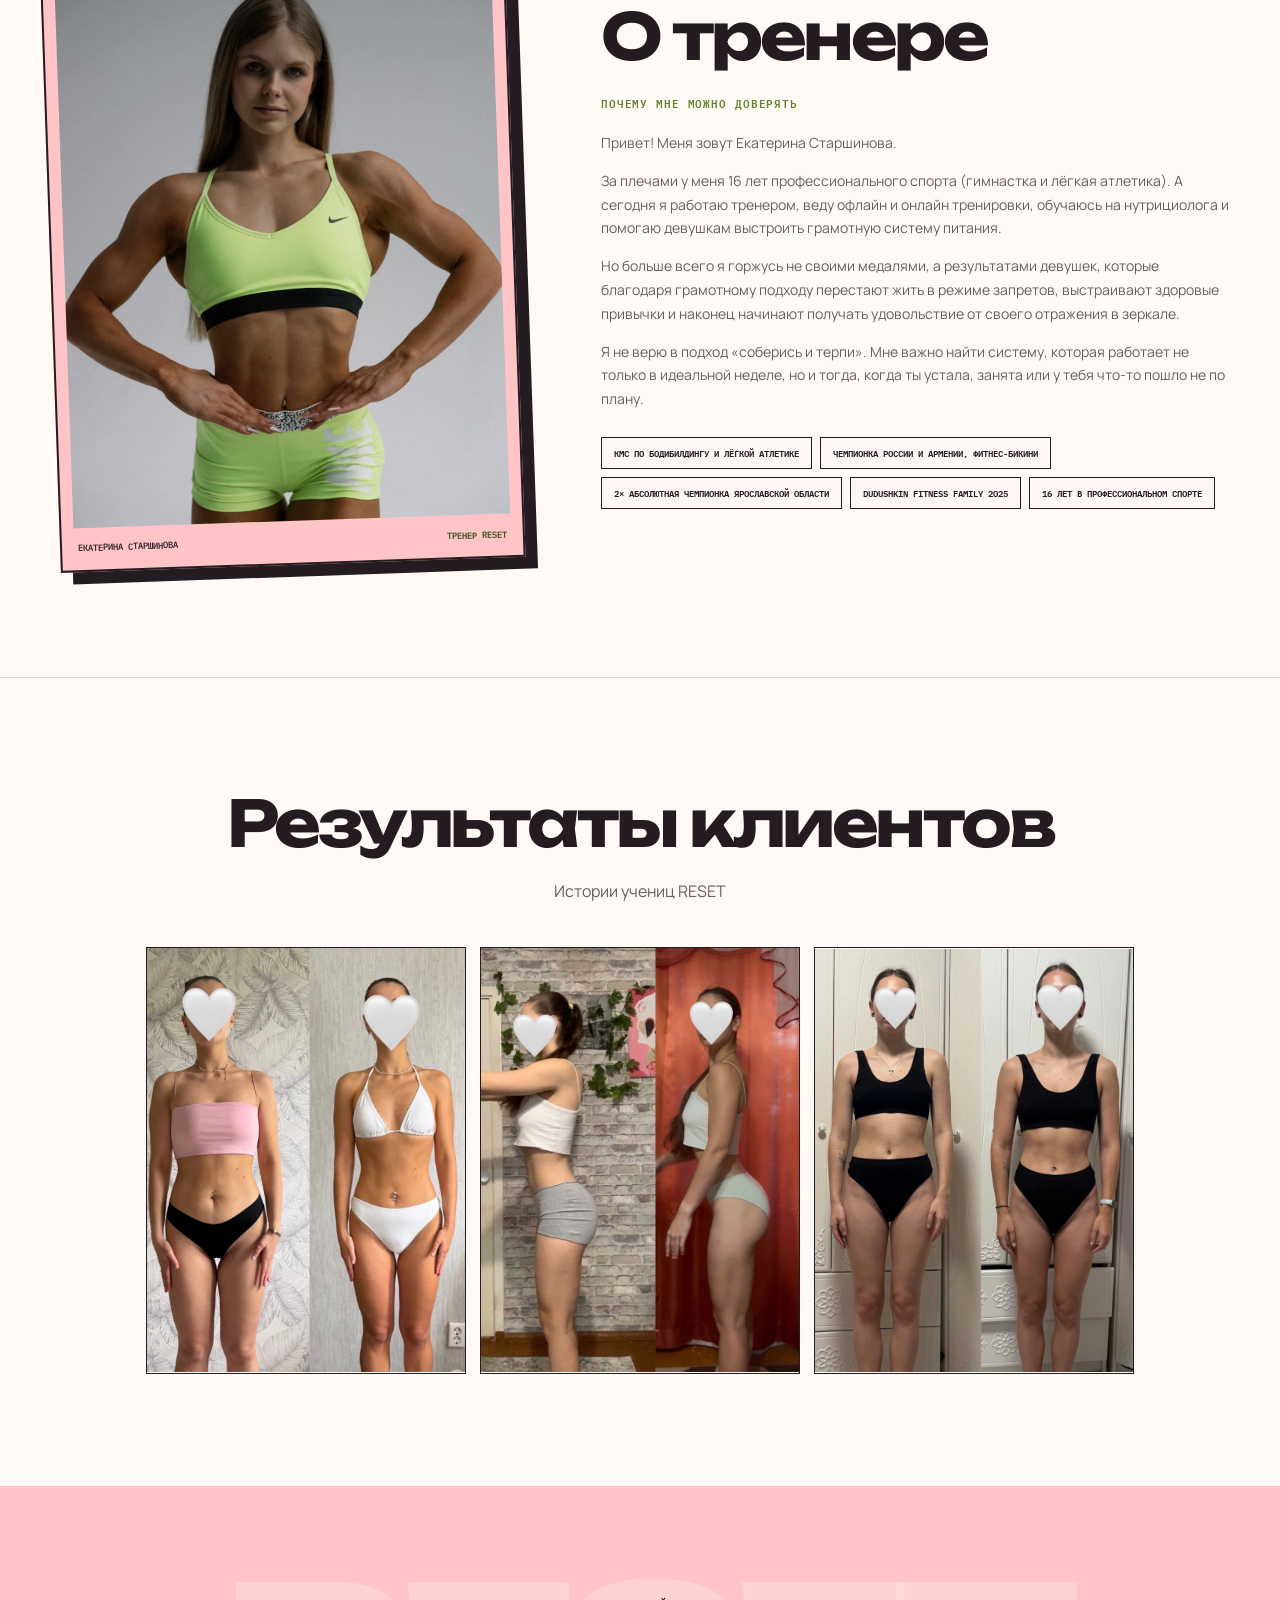
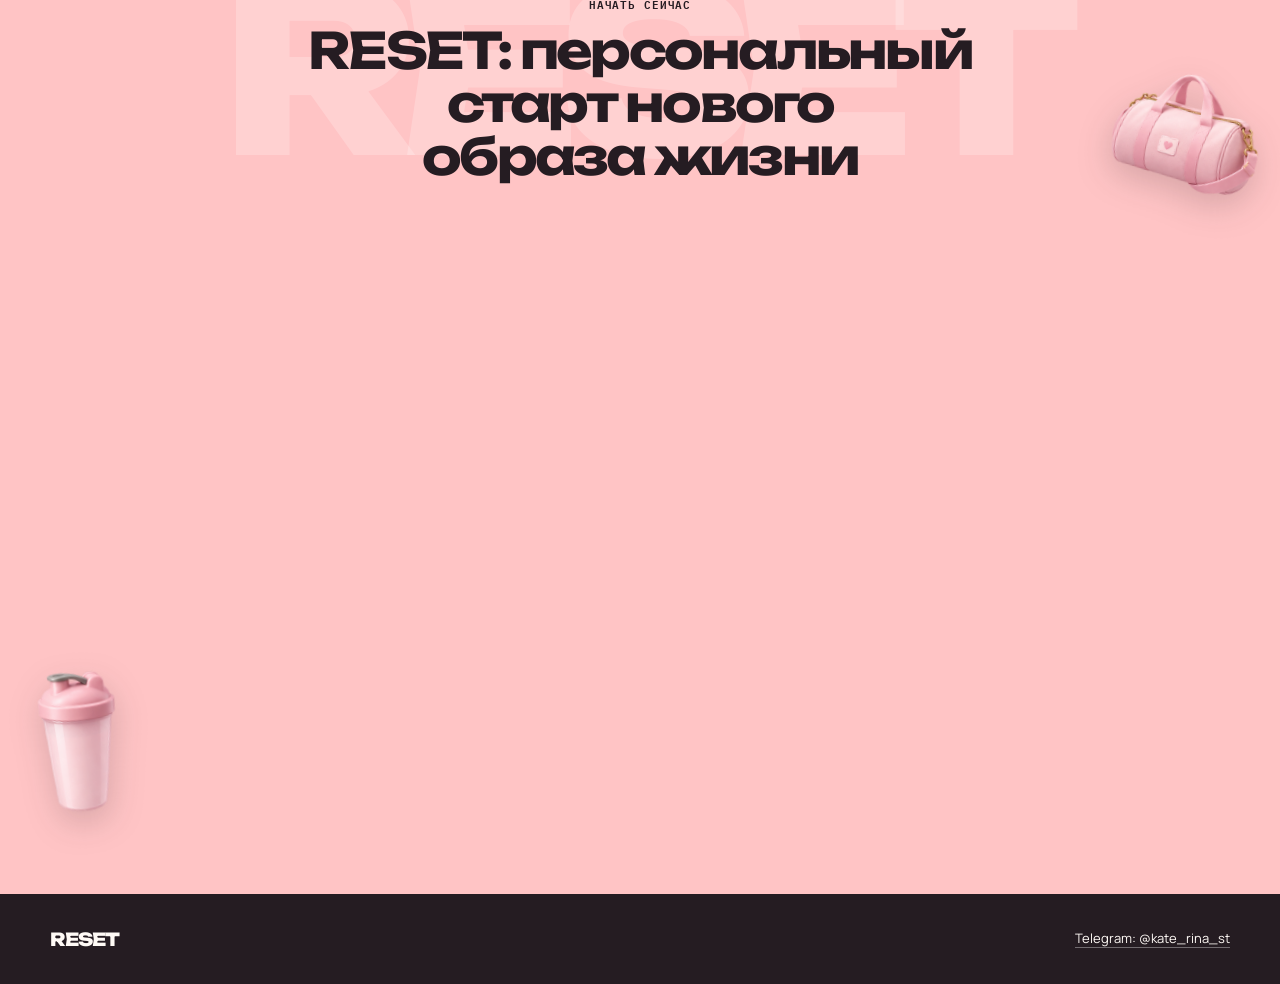
==== commit 83bf8228: "Add files via upload" ====
--- a/index.html
+++ b/index.html
@@ -268,7 +268,7 @@
         <li>обратная связь в личных сообщениях</li>
         <li>анализ и корректировка стратегии при необходимости</li>
       </ul>
-      <div class="price-card__price">3490<span>₽</span></div>
+      <div class="price-card__price">5490<span>₽</span></div>
       <a href="https://t.me/kate_rina_st?text=%D0%9F%D1%80%D0%B8%D0%B2%D0%B5%D1%82!%20%D0%A5%D0%BE%D1%87%D1%83%20%D0%BD%D0%B0%D1%87%D0%B0%D1%82%D1%8C%20%D0%BF%D1%80%D0%BE%D0%B3%D1%80%D0%B0%D0%BC%D0%BC%D1%83%20RESET.%20%D0%9F%D0%BE%D0%B4%D1%81%D0%BA%D0%B0%D0%B6%D0%B8%2C%20%D0%BF%D0%BE%D0%B6%D0%B0%D0%BB%D1%83%D0%B9%D1%81%D1%82%D0%B0%2C%20%D0%BA%D0%B0%D0%BA%20%D0%B7%D0%B0%D0%BF%D0%B8%D1%81%D0%B0%D1%82%D1%8C%D1%81%D1%8F%3F" target="_blank" rel="noopener" class="btn btn--lg btn--pulse">Хочу начать</a>
     </div>
   </div>
--- a/style.css
+++ b/style.css
@@ -71,12 +71,12 @@
 }
 
 :root {
-  --pink: #ed8db7;
-  --pink-soft: #f7bfd5;
-  --pink-pale: #fdeaf1;
+  --pink: #ffc4c5;
+  --pink-soft: #ffe0e0;
+  --pink-pale: #fff6f6;
   --paper: #fffaf6;
   --white: #ffffff;
-  --lime: #b8db49;
+  --lime: #dbf799;
   --green: #63812b;
   --ink: #251c22;
   --muted: #695d64;
@@ -155,7 +155,7 @@
 .btn:hover {
   transform: translate(3px, 3px);
   box-shadow: 3px 3px 0 var(--ink);
-  background: #c8e764;
+  background: #c7e084;
 }
 
 .btn--lg { min-height: 62px; padding-inline: 32px; }
